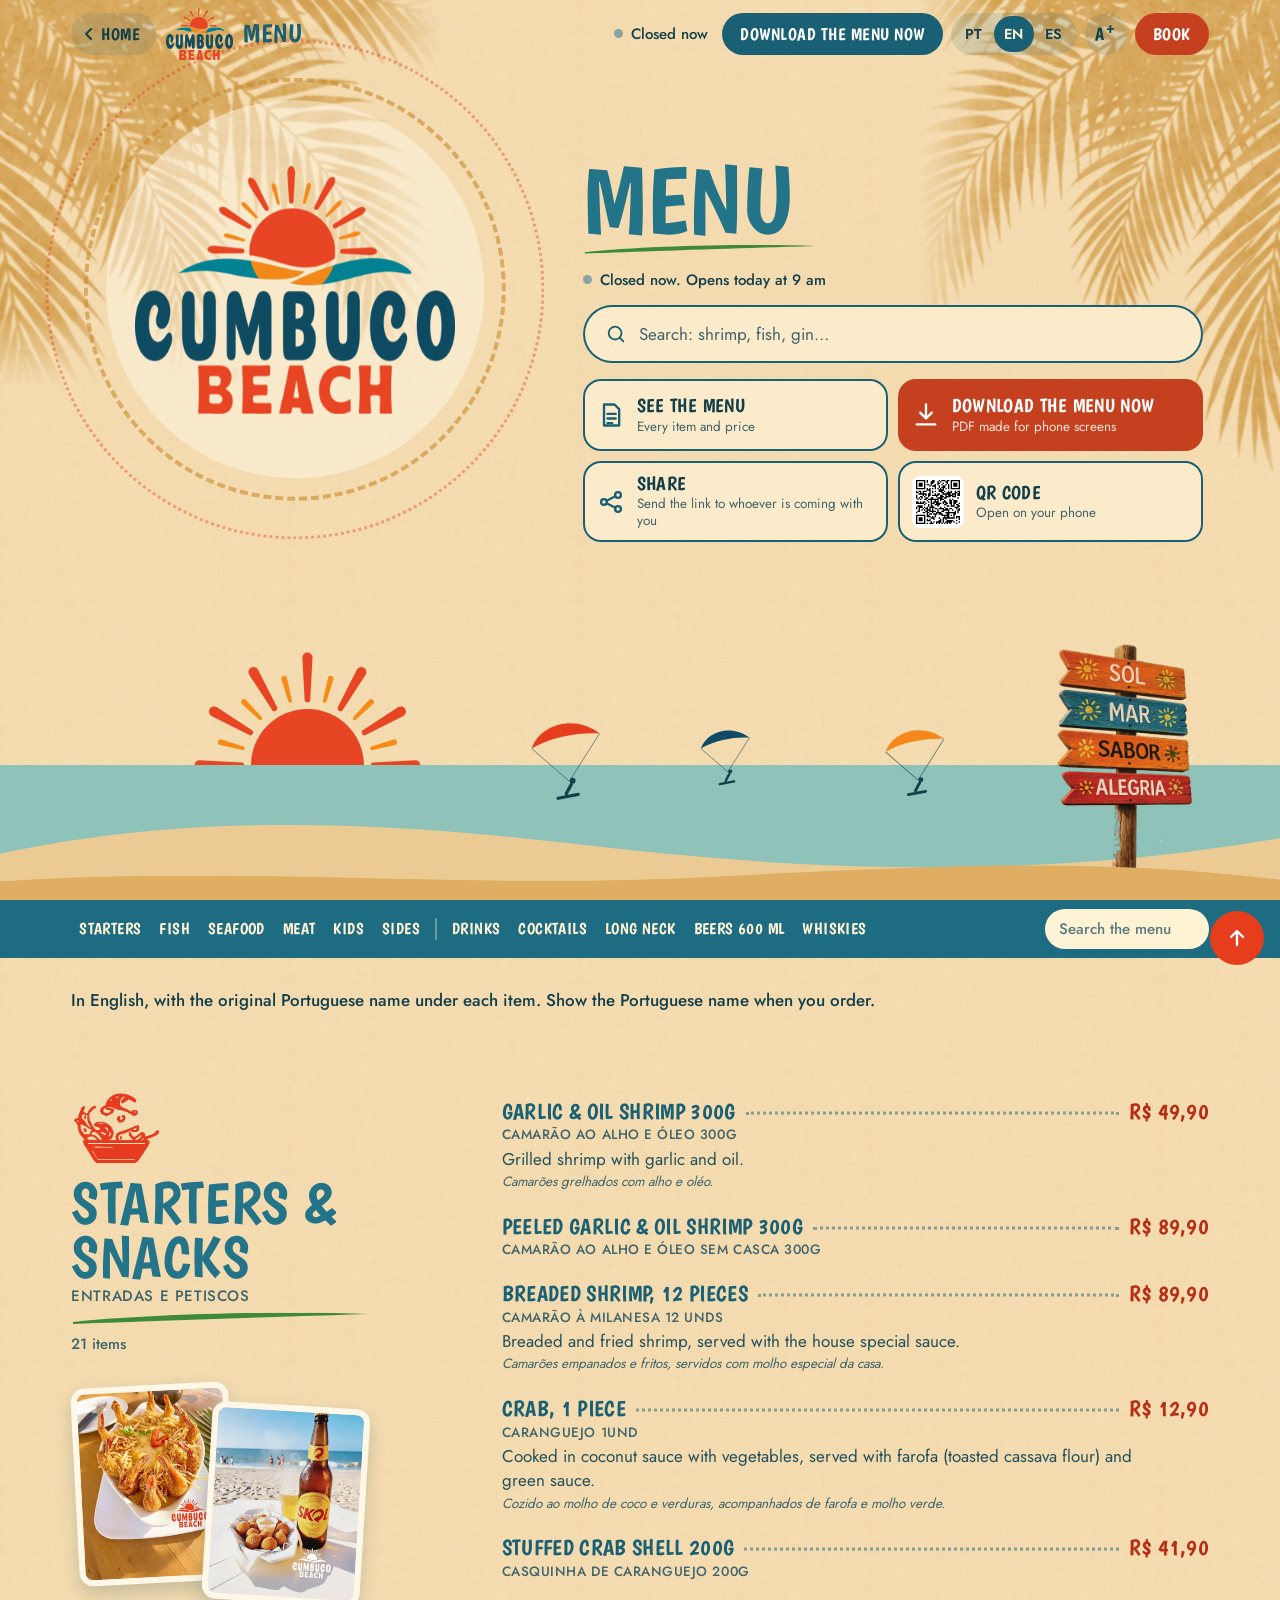
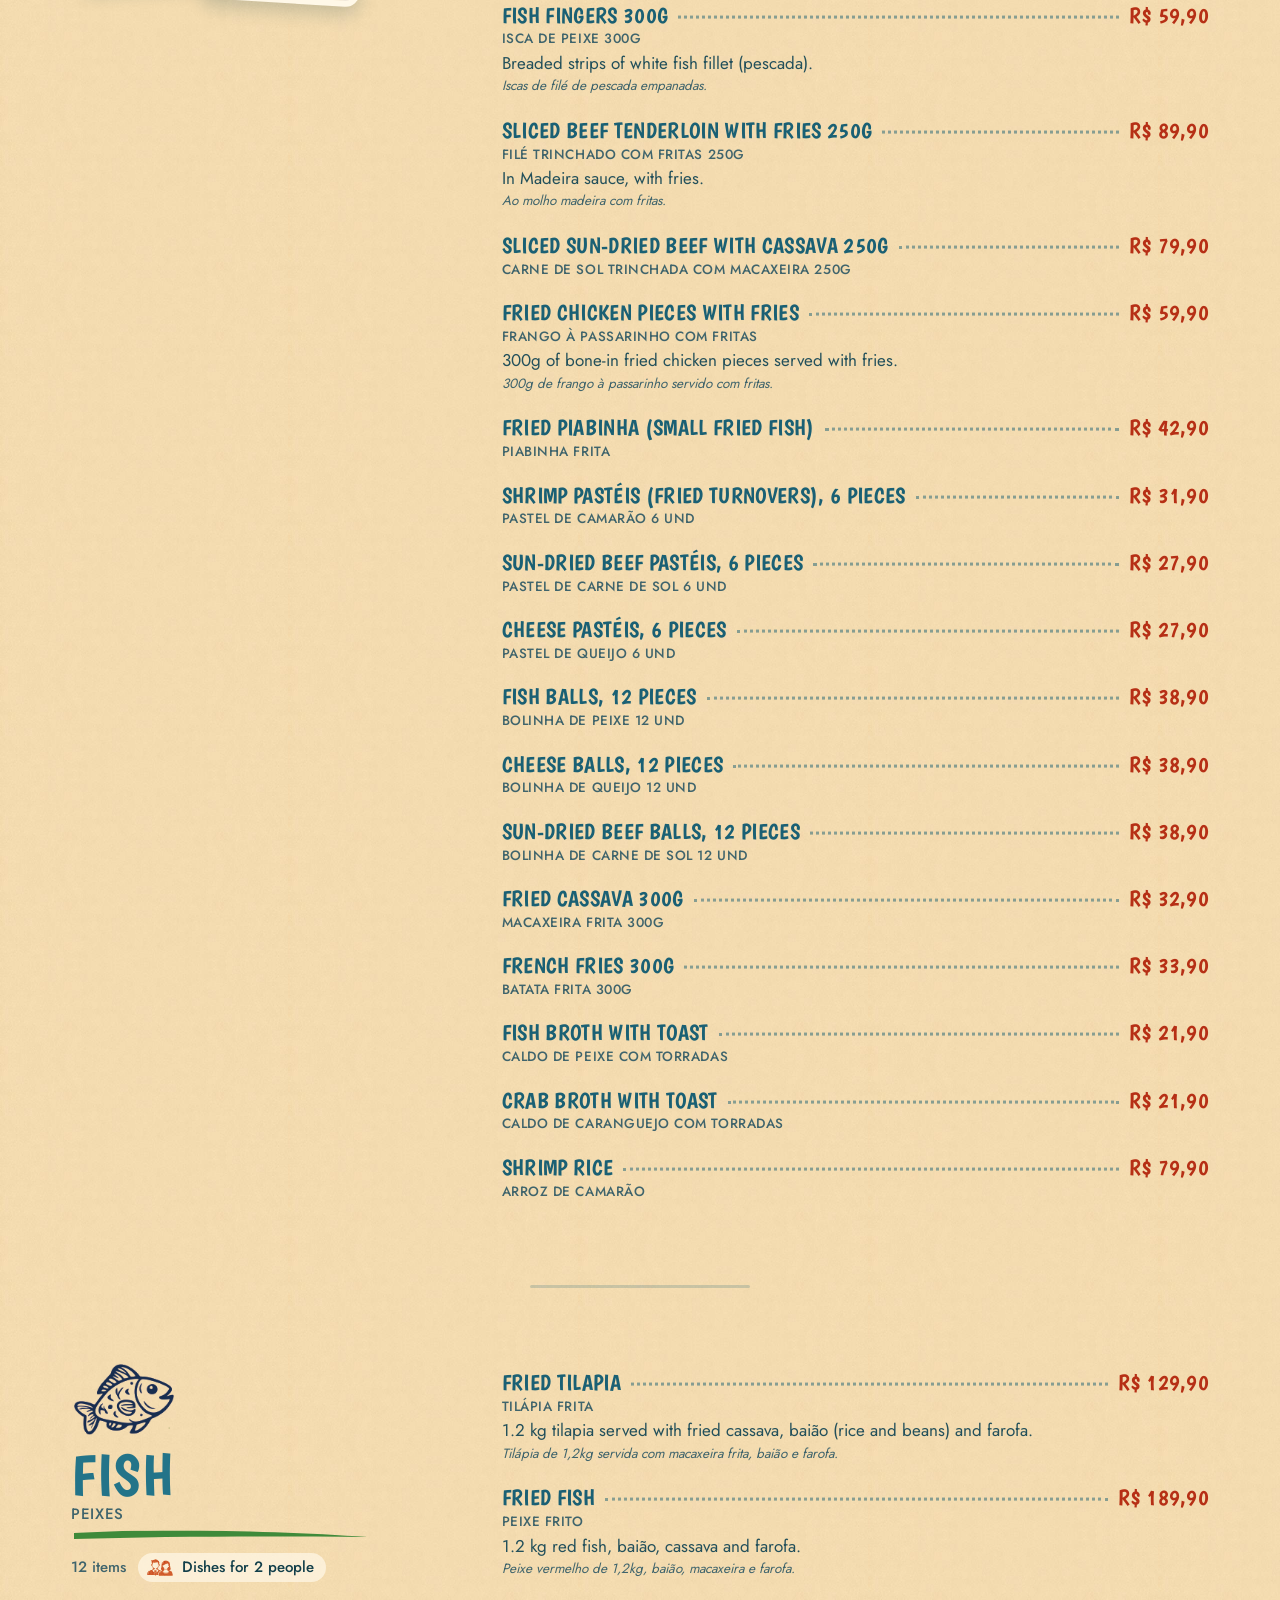
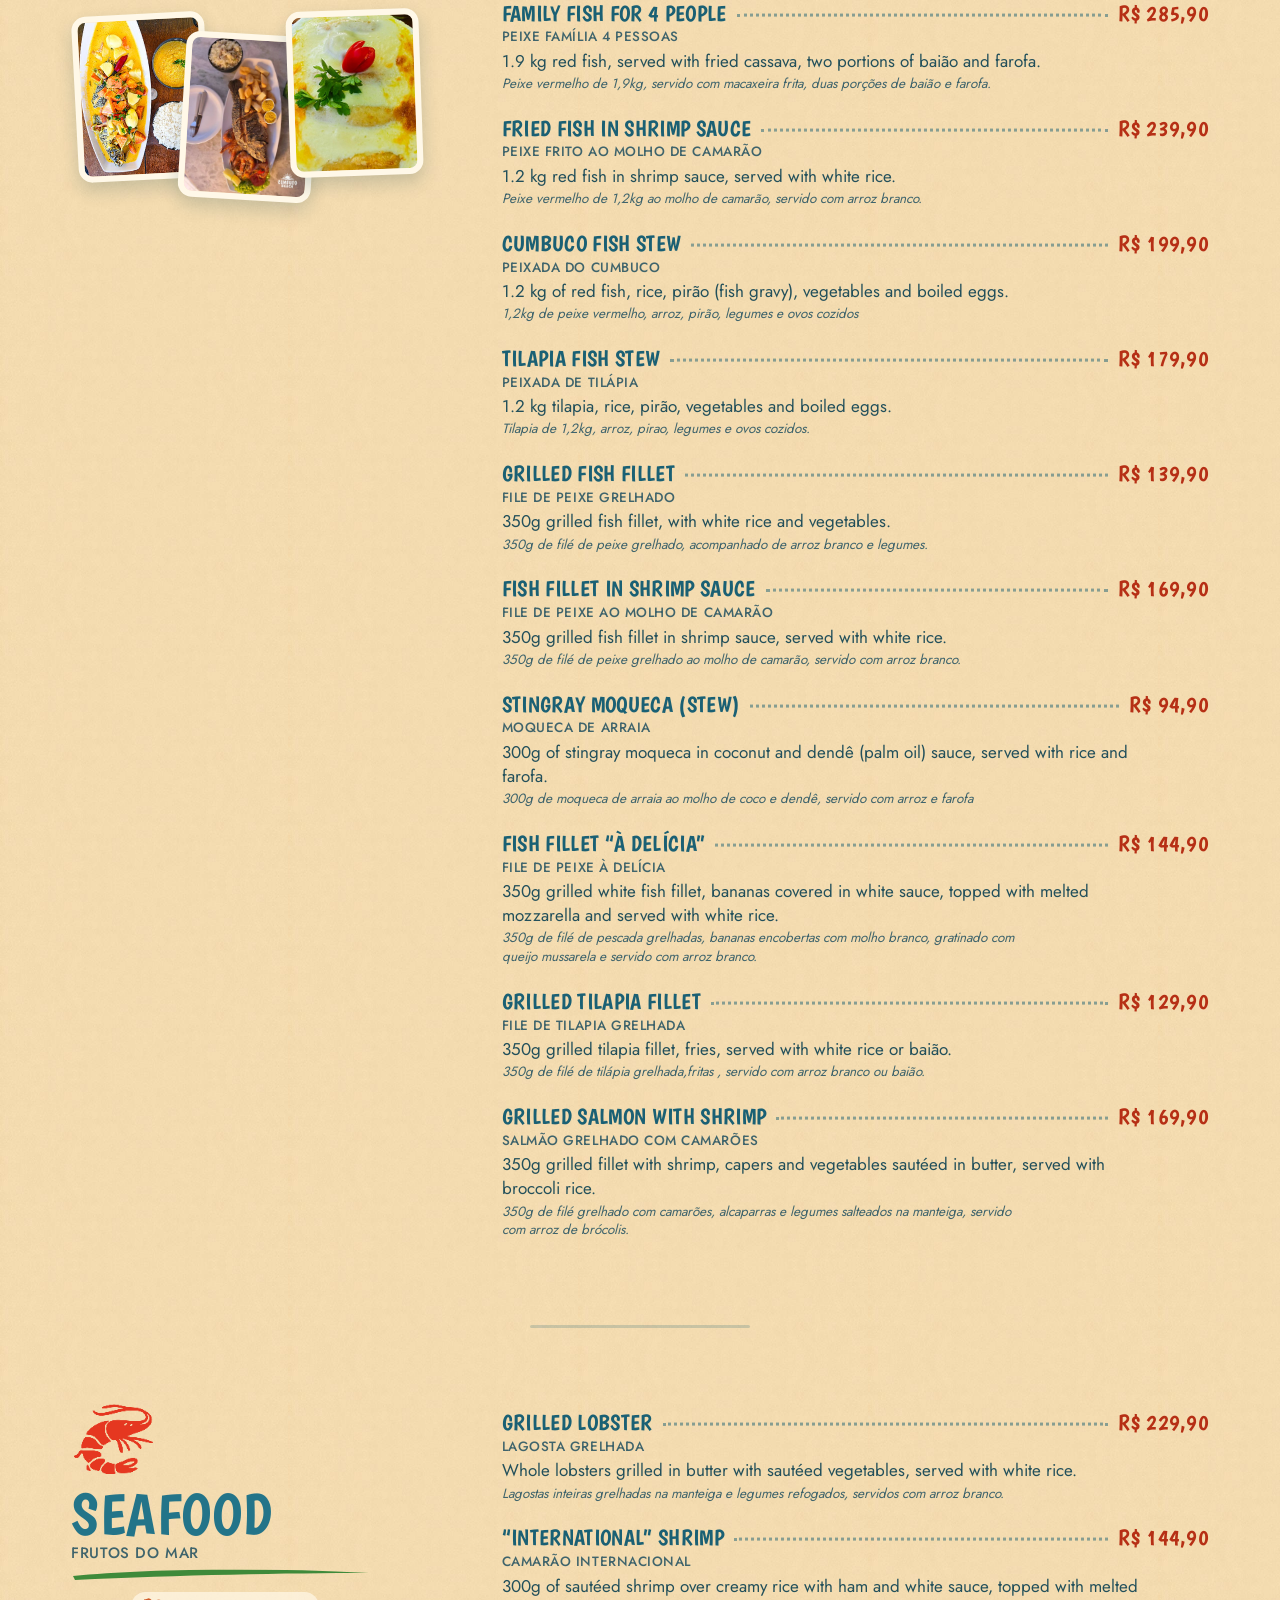
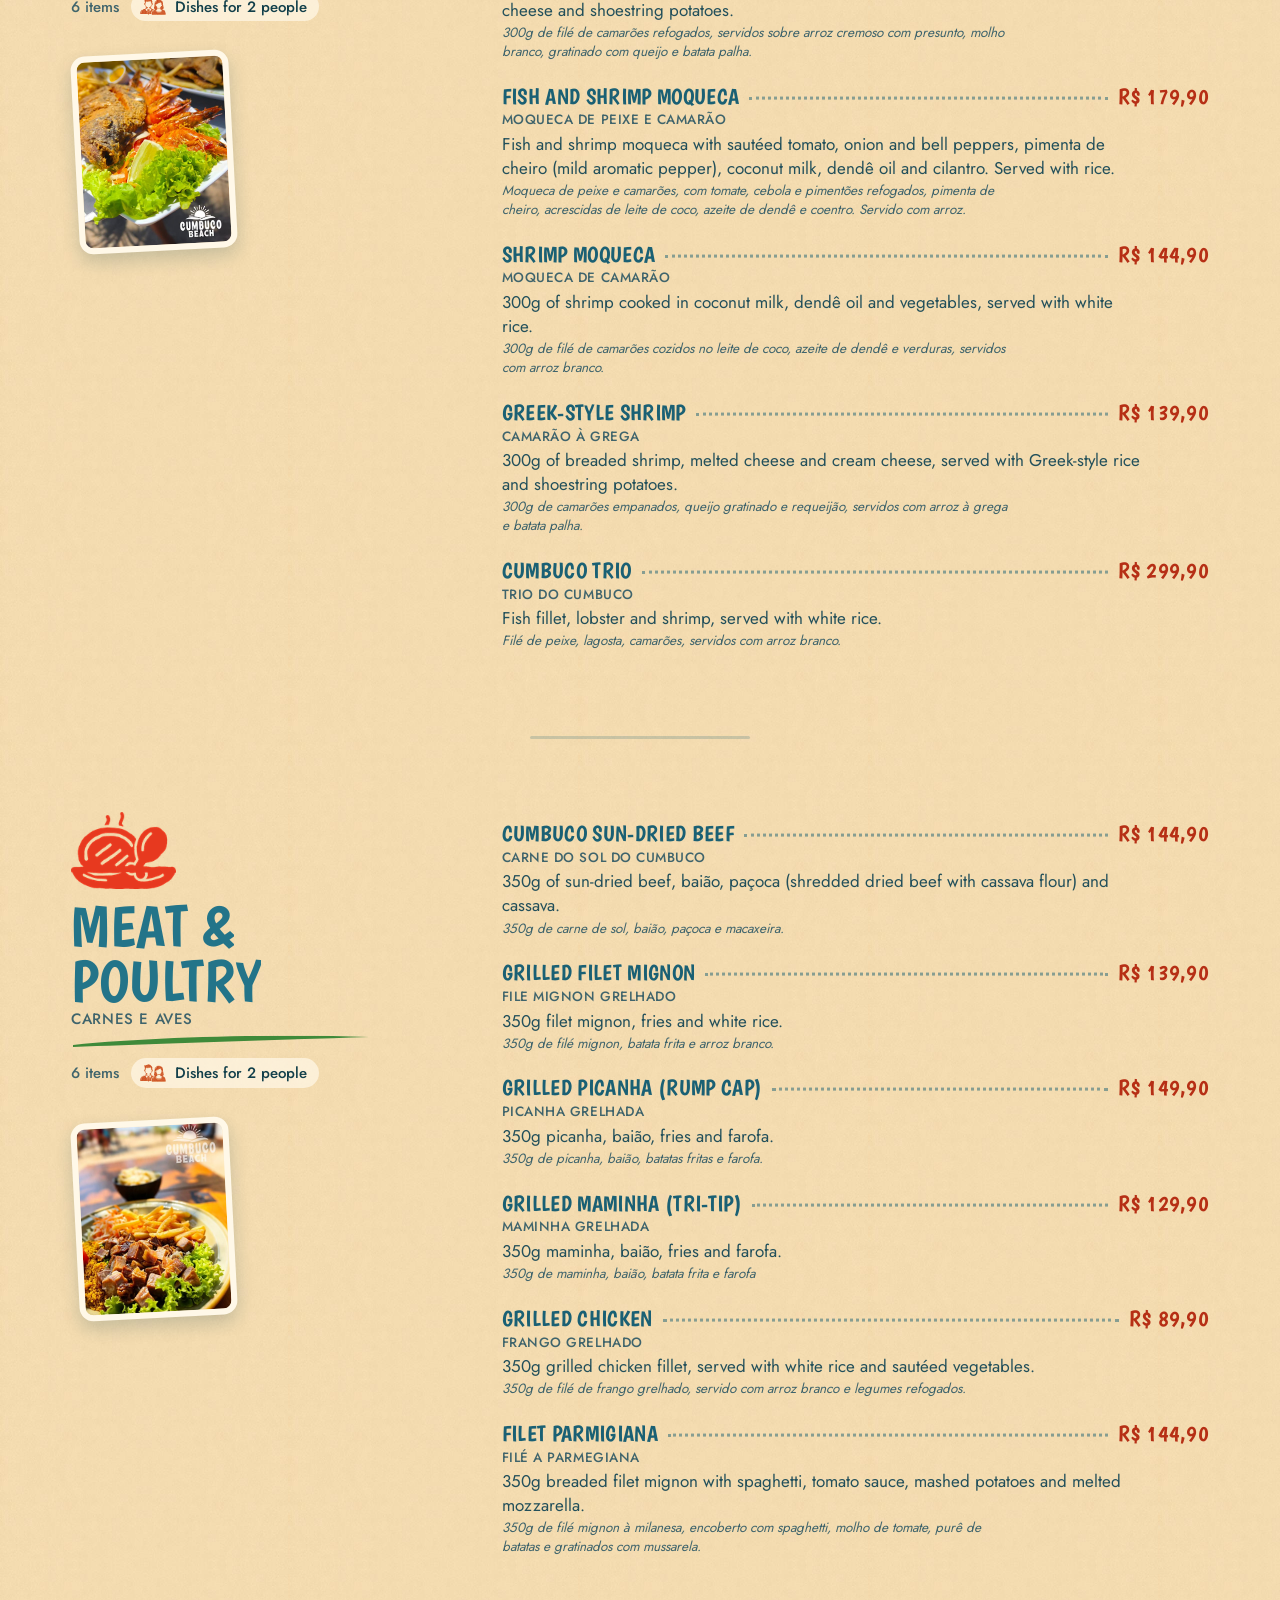
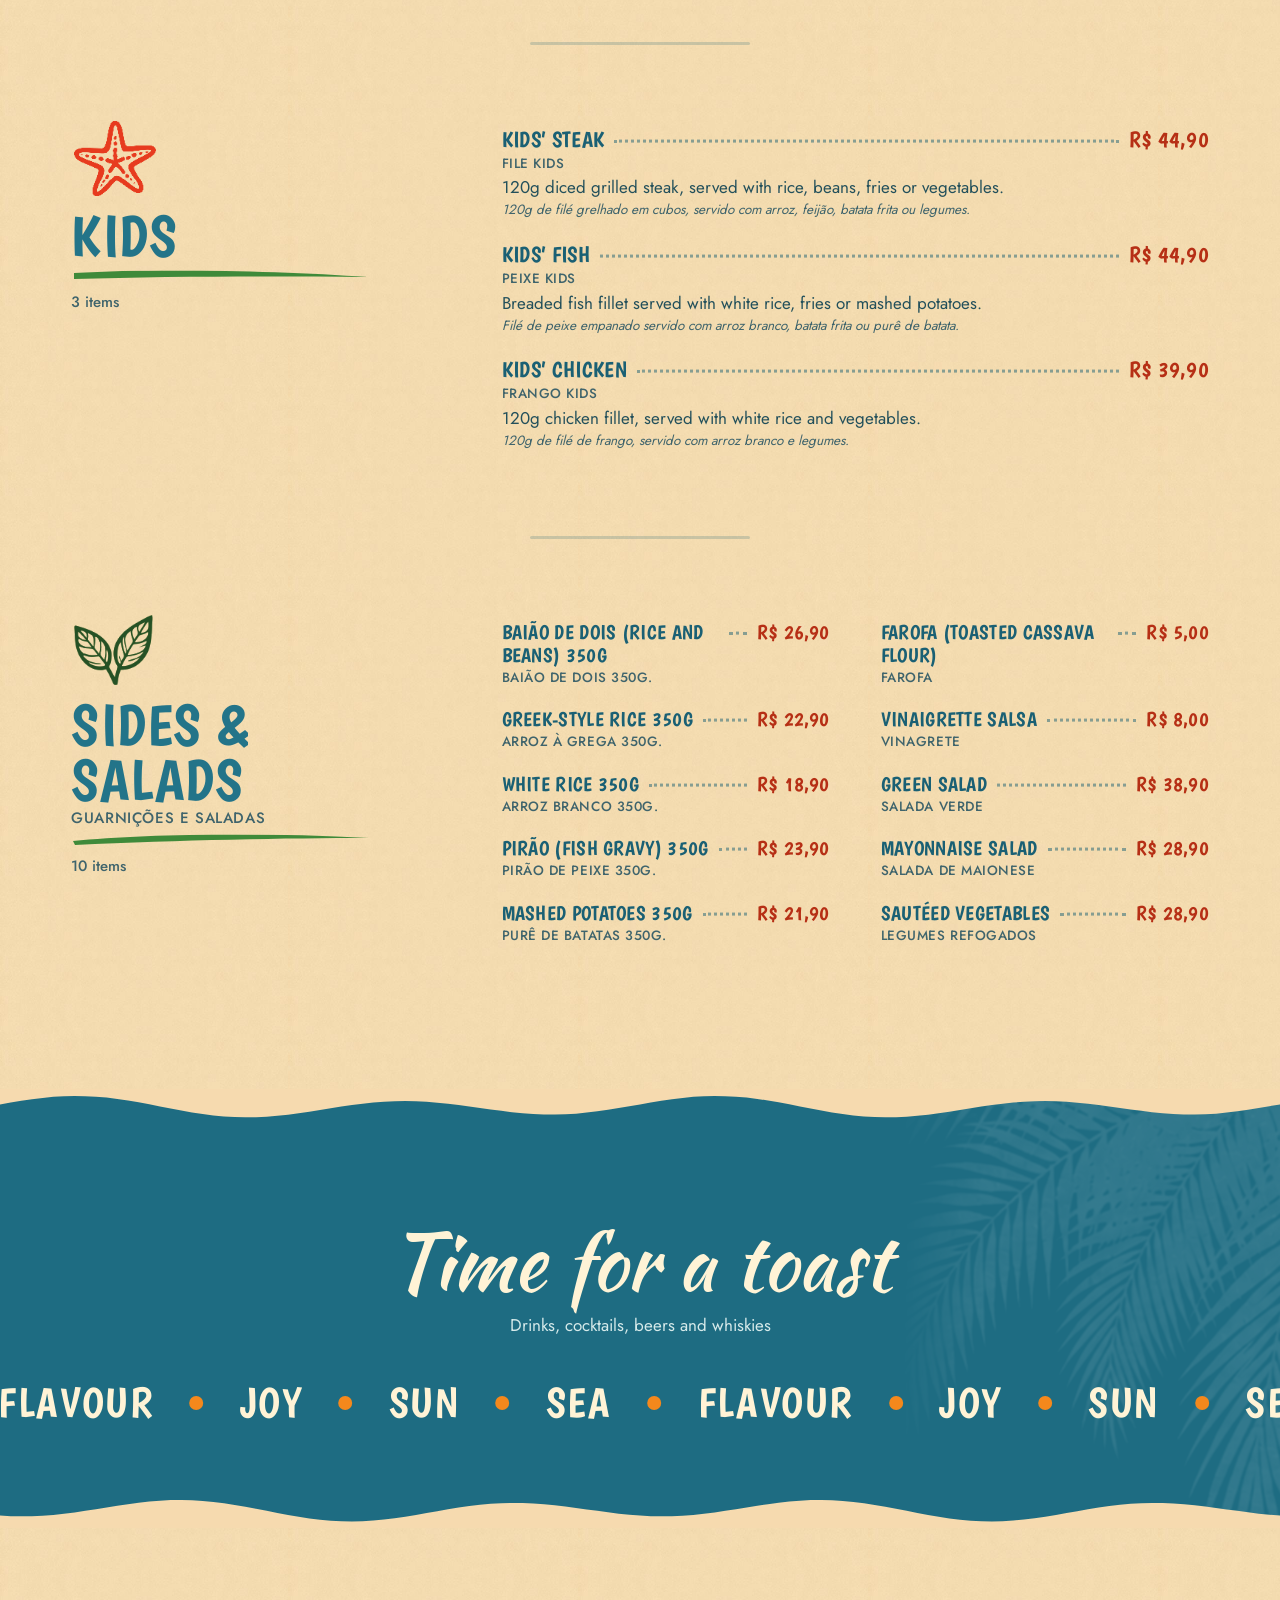
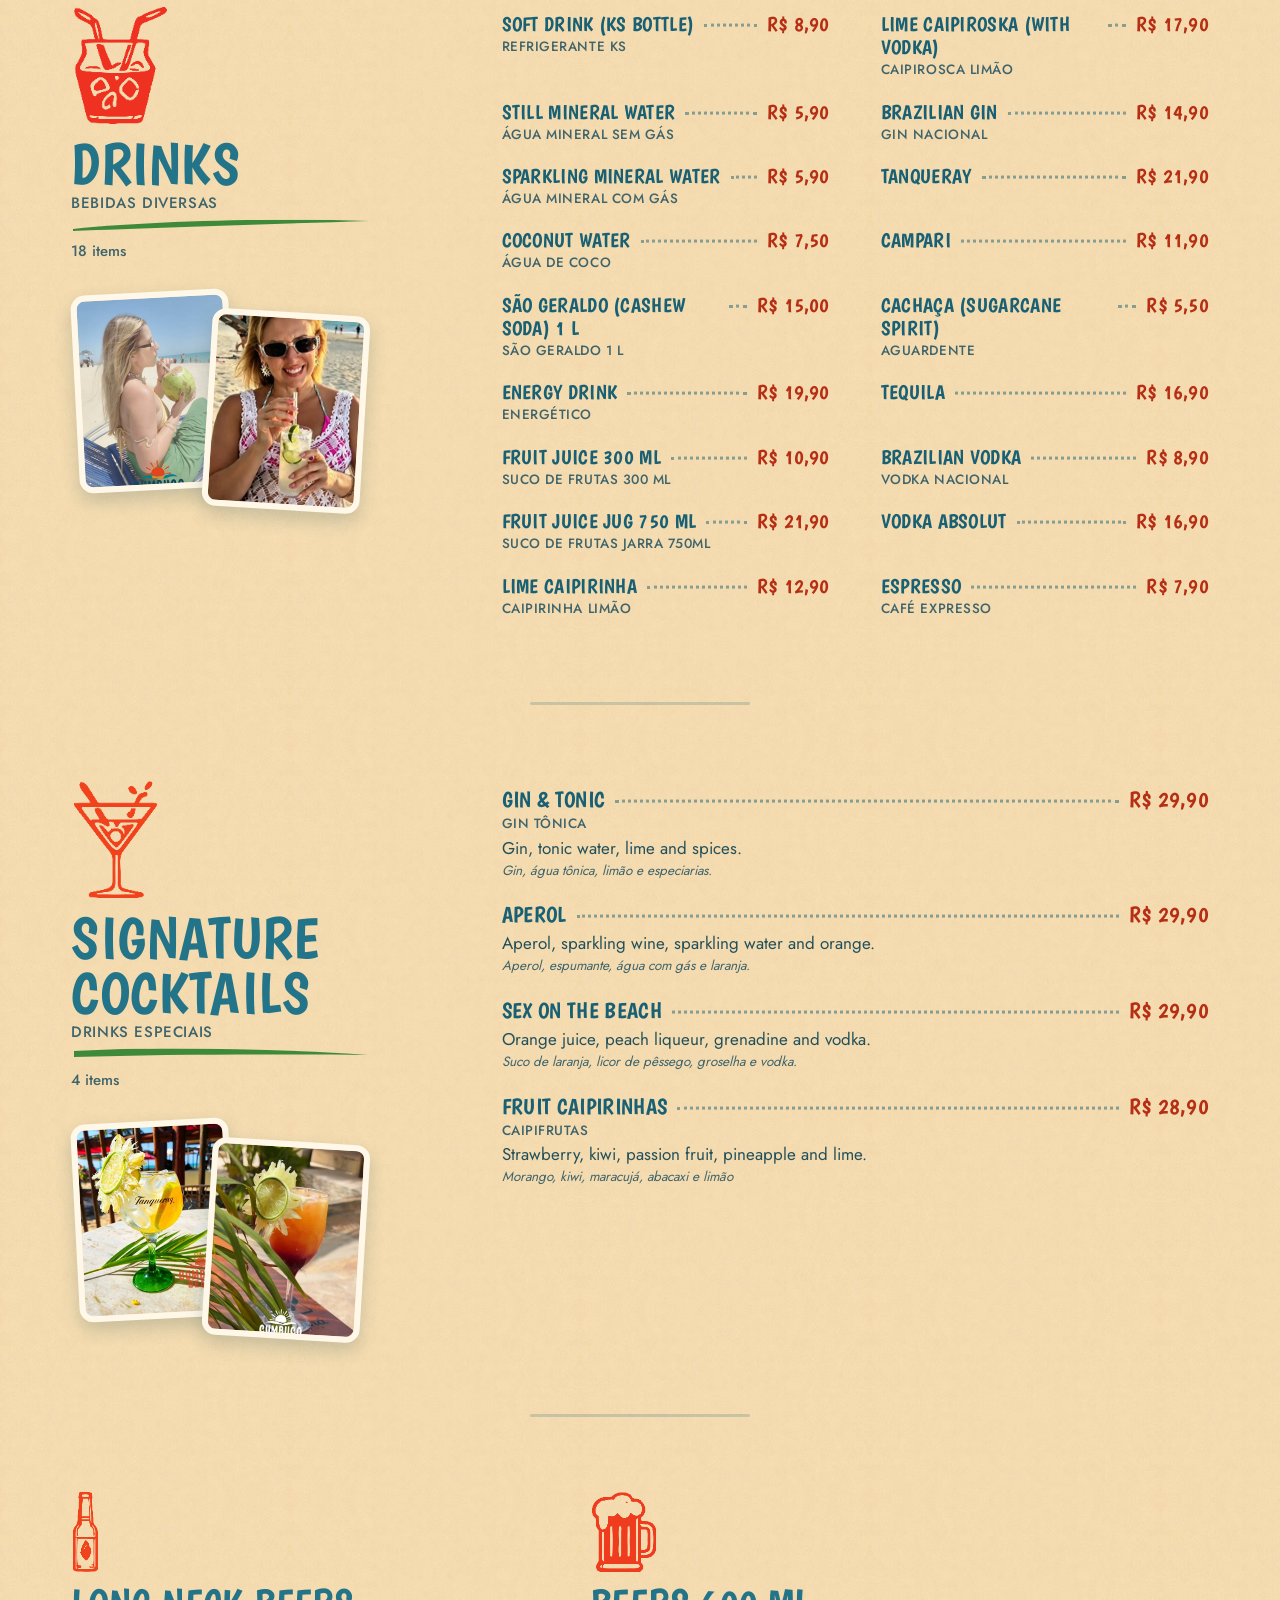
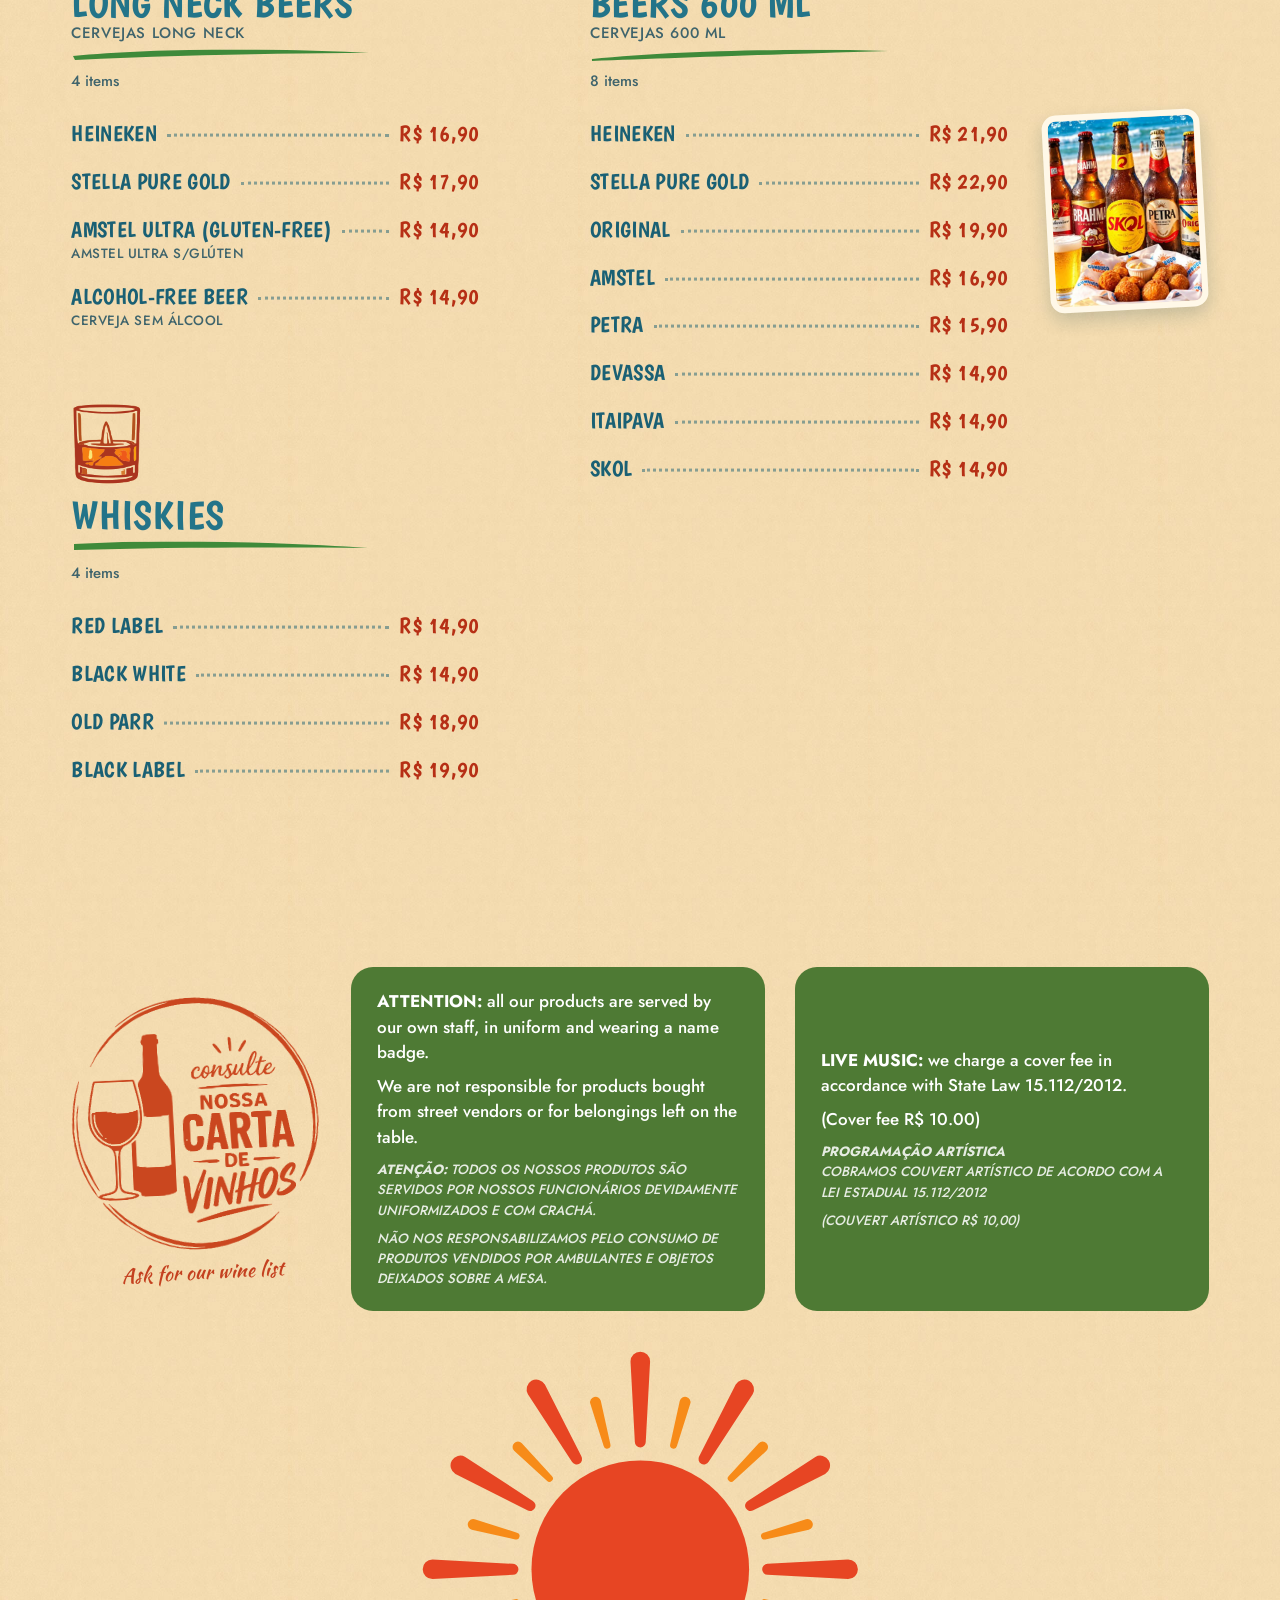
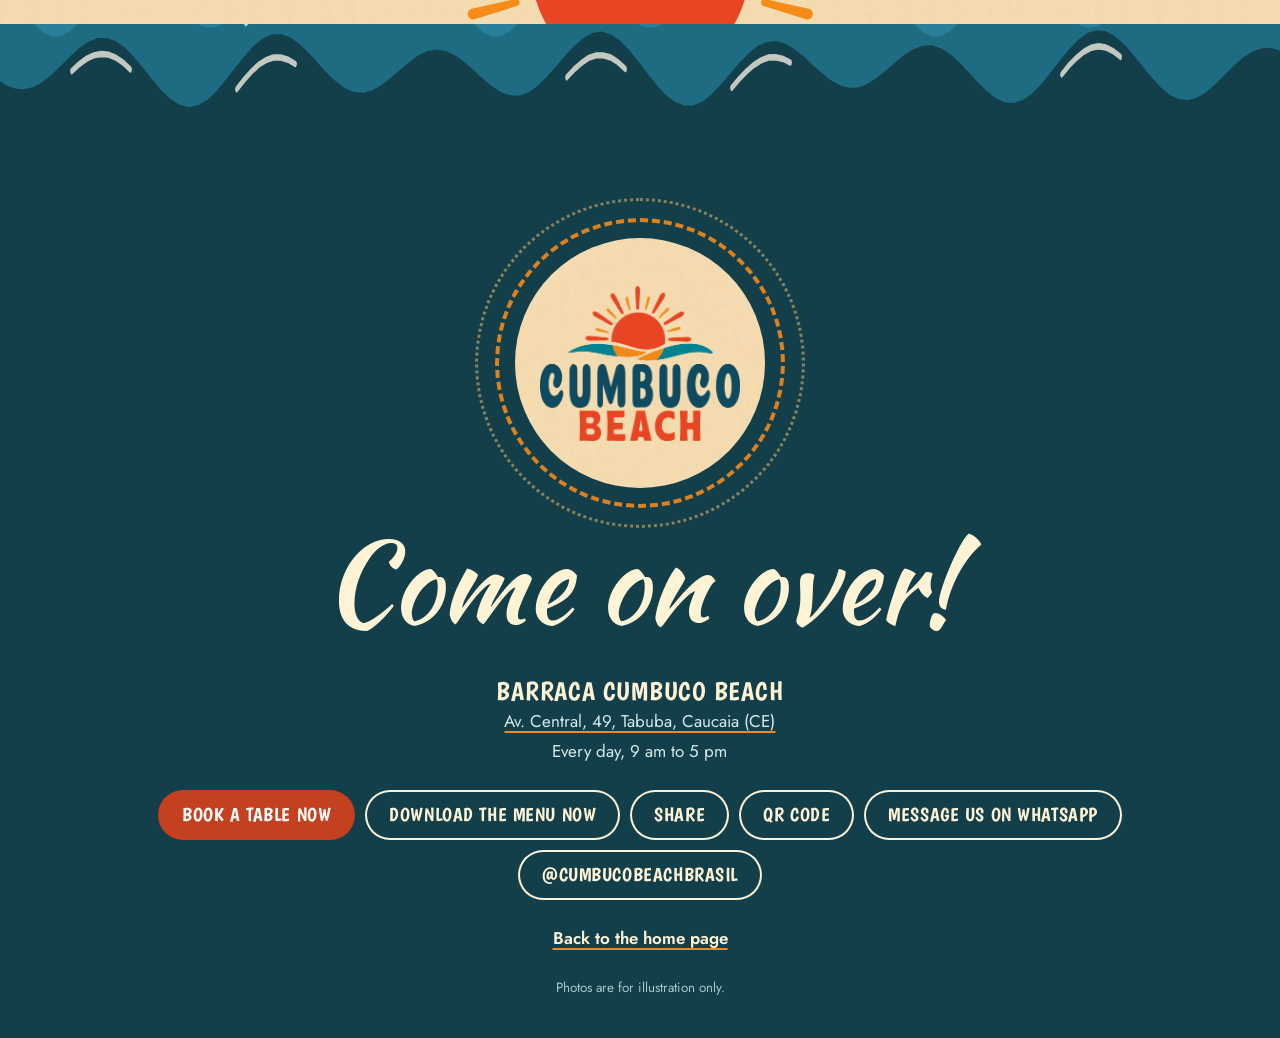
==== cardapio.html @ 30a51446 "Add files via upload" ====
<!doctype html>
<html lang="pt-BR">
<head>
<meta charset="utf-8">
<meta name="viewport" content="width=device-width,initial-scale=1">
<title>Cardápio | Barraca Cumbuco Beach</title>
<meta name="description" content="Cardápio completo da Barraca Cumbuco Beach, em Tabuba, Caucaia (CE): entradas e petiscos, peixes, frutos do mar, carnes, kids, guarnições, bebidas, drinks, cervejas e whiskies, com preços.">
<meta name="theme-color" content="#F6DAAF">
<meta property="og:type" content="website">
<meta property="og:title" content="Cardápio | Barraca Cumbuco Beach">
<meta property="og:description" content="Sol, mar, sabor e alegria. Veja o cardápio completo, com preços.">
<meta property="og:image" content="img/peixada.jpg">
<meta name="twitter:card" content="summary_large_image">
<link rel="icon" href="img/logo.png">
<link rel="preload" href="fonts/boogaloo.woff2" as="font" type="font/woff2" crossorigin>
<link rel="preload" href="fonts/jost.woff2" as="font" type="font/woff2" crossorigin>
<link rel="stylesheet" href="css/cardapio.css">
<script>
(function(d){var c='js';try{if(location.hash.length>1)c+=' ld-off';var f=localStorage.getItem('cb_fs');if(f==='1'||f==='2')c+=' fs-'+f}catch(e){}
if(window.matchMedia&&matchMedia('(prefers-reduced-motion: reduce)').matches)c+=' calm';d.className=c;
setTimeout(function(){if(document.body)document.body.classList.add('ready')},4500)})(document.documentElement);
</script>
</head>
<body data-fotos="img/">
<svg width="0" height="0" style="position:absolute" aria-hidden="true" focusable="false"><defs><g id="raios"><path fill="#E74523" d="M-2.5-58.5A2.5 2.5 0 0 0 2.5-58.5L4.5-95.5A4.5 4.5 0 0 0-4.5-95.5Z"/><path fill="#E74523" d="M-2.5-58.5A2.5 2.5 0 0 0 2.5-58.5L4.5-95.5A4.5 4.5 0 0 0-4.5-95.5Z" transform="rotate(30)"/><path fill="#E74523" d="M-2.5-58.5A2.5 2.5 0 0 0 2.5-58.5L4.5-95.5A4.5 4.5 0 0 0-4.5-95.5Z" transform="rotate(60)"/><path fill="#E74523" d="M-2.5-58.5A2.5 2.5 0 0 0 2.5-58.5L4.5-95.5A4.5 4.5 0 0 0-4.5-95.5Z" transform="rotate(90)"/><path fill="#E74523" d="M-2.5-58.5A2.5 2.5 0 0 0 2.5-58.5L4.5-95.5A4.5 4.5 0 0 0-4.5-95.5Z" transform="rotate(120)"/><path fill="#E74523" d="M-2.5-58.5A2.5 2.5 0 0 0 2.5-58.5L4.5-95.5A4.5 4.5 0 0 0-4.5-95.5Z" transform="rotate(150)"/><path fill="#E74523" d="M-2.5-58.5A2.5 2.5 0 0 0 2.5-58.5L4.5-95.5A4.5 4.5 0 0 0-4.5-95.5Z" transform="rotate(180)"/><path fill="#E74523" d="M-2.5-58.5A2.5 2.5 0 0 0 2.5-58.5L4.5-95.5A4.5 4.5 0 0 0-4.5-95.5Z" transform="rotate(210)"/><path fill="#E74523" d="M-2.5-58.5A2.5 2.5 0 0 0 2.5-58.5L4.5-95.5A4.5 4.5 0 0 0-4.5-95.5Z" transform="rotate(240)"/><path fill="#E74523" d="M-2.5-58.5A2.5 2.5 0 0 0 2.5-58.5L4.5-95.5A4.5 4.5 0 0 0-4.5-95.5Z" transform="rotate(270)"/><path fill="#E74523" d="M-2.5-58.5A2.5 2.5 0 0 0 2.5-58.5L4.5-95.5A4.5 4.5 0 0 0-4.5-95.5Z" transform="rotate(300)"/><path fill="#E74523" d="M-2.5-58.5A2.5 2.5 0 0 0 2.5-58.5L4.5-95.5A4.5 4.5 0 0 0-4.5-95.5Z" transform="rotate(330)"/><path fill="#F78B18" d="M-1.6-59.1A1.6 1.6 0 0 0 1.6-59.1L2.5-79.5A2.5 2.5 0 0 0-2.5-79.5Z" transform="rotate(15)"/><path fill="#F78B18" d="M-1.6-59.1A1.6 1.6 0 0 0 1.6-59.1L2.5-79.5A2.5 2.5 0 0 0-2.5-79.5Z" transform="rotate(45)"/><path fill="#F78B18" d="M-1.6-59.1A1.6 1.6 0 0 0 1.6-59.1L2.5-79.5A2.5 2.5 0 0 0-2.5-79.5Z" transform="rotate(75)"/><path fill="#F78B18" d="M-1.6-59.1A1.6 1.6 0 0 0 1.6-59.1L2.5-79.5A2.5 2.5 0 0 0-2.5-79.5Z" transform="rotate(105)"/><path fill="#F78B18" d="M-1.6-59.1A1.6 1.6 0 0 0 1.6-59.1L2.5-79.5A2.5 2.5 0 0 0-2.5-79.5Z" transform="rotate(135)"/><path fill="#F78B18" d="M-1.6-59.1A1.6 1.6 0 0 0 1.6-59.1L2.5-79.5A2.5 2.5 0 0 0-2.5-79.5Z" transform="rotate(165)"/><path fill="#F78B18" d="M-1.6-59.1A1.6 1.6 0 0 0 1.6-59.1L2.5-79.5A2.5 2.5 0 0 0-2.5-79.5Z" transform="rotate(195)"/><path fill="#F78B18" d="M-1.6-59.1A1.6 1.6 0 0 0 1.6-59.1L2.5-79.5A2.5 2.5 0 0 0-2.5-79.5Z" transform="rotate(225)"/><path fill="#F78B18" d="M-1.6-59.1A1.6 1.6 0 0 0 1.6-59.1L2.5-79.5A2.5 2.5 0 0 0-2.5-79.5Z" transform="rotate(255)"/><path fill="#F78B18" d="M-1.6-59.1A1.6 1.6 0 0 0 1.6-59.1L2.5-79.5A2.5 2.5 0 0 0-2.5-79.5Z" transform="rotate(285)"/><path fill="#F78B18" d="M-1.6-59.1A1.6 1.6 0 0 0 1.6-59.1L2.5-79.5A2.5 2.5 0 0 0-2.5-79.5Z" transform="rotate(315)"/><path fill="#F78B18" d="M-1.6-59.1A1.6 1.6 0 0 0 1.6-59.1L2.5-79.5A2.5 2.5 0 0 0-2.5-79.5Z" transform="rotate(345)"/></g></defs></svg>

<div class="ld ld--site" id="ld" aria-hidden="true" data-min="1350">
  <div class="ld__logo"><i class="ld__rays"></i><img src="img/logo.png" alt="" width="420" height="325"></div>
  <span class="ld__bar"><i></i></span>
</div>

<a class="pular" href="#menu" data-t="pular">Ir para o cardápio</a>

<header class="bar" id="bar">
  <div class="wrap bar__in">
    <div class="bar__esq">
      <a class="bar__home" href="index.html"><svg viewBox="0 0 24 24" fill="none" stroke="currentColor" stroke-width="2.4" stroke-linecap="round" stroke-linejoin="round" aria-hidden="true"><path d="M14.5 6l-6 6 6 6"/></svg><span data-t="inicio">Início</span></a>
      <a class="bar__brand" href="index.html" aria-label="Início" data-ta="inicio"><img src="img/logo.png" alt="" width="420" height="325"></a>
      <a class="bar__pg" href="#capa" data-t="cardapio">Cardápio</a>
    </div>
    <div class="bar__tools">
      <span class="status" id="status" role="status"><i></i><span></span></span>
      <a class="btn btn--sm btn--teal bar__dl" href="cardapio.pdf" download="cardapio-cumbuco-beach.pdf"><span><span data-t="baixar_c">Baixar</span><span class="bar__dl-x" data-t="baixar_r"> cardápio agora</span></span></a>
      <div class="lang" id="lang" role="group" aria-label="Idioma" data-ta="idioma" data-l="pt"><i aria-hidden="true"></i><button type="button" data-l="pt" aria-label="Português" aria-pressed="true">PT</button><button type="button" data-l="en" aria-label="English" aria-pressed="false">EN</button><button type="button" data-l="es" aria-label="Español" aria-pressed="false">ES</button></div>
      <button class="ib" type="button" id="fs" aria-label="Tamanho da letra" data-ta="letra"><span>A<sup>+</sup></span></button>
      <a class="btn btn--sm bar__res" href="reservar.html" data-t="reservar">Reservar</a>
    </div>
  </div>
  <div class="bar__prog" aria-hidden="true"><i id="prog"></i><svg class="bar__sun" id="psun" viewBox="-104 -104 208 208" aria-hidden="true"><use class="sol__r" href="#raios"/><circle class="sol__d" r="50"/></svg></div>
</header>

<main>

<section class="capa" id="capa" aria-labelledby="h-capa">
  <img class="folha folha--1" src="img/folha1.webp" alt="" width="513" height="450">
  <img class="folha folha--2" src="img/folha2.webp" alt="" width="454" height="654">

  <div class="wrap capa__in">
    <div class="capa__logo" id="logo" data-in>
      <i class="anel" aria-hidden="true"></i><i class="anel anel--2" aria-hidden="true"></i>
      <img src="img/logo.png" alt="Barraca Cumbuco Beach" width="420" height="325">
    </div>

    <div class="capa__txt">
      <div>
        <h1 id="h-capa" data-t="cardapio" data-letras>Cardápio</h1>
        <svg class="brush brush--h1" viewBox="0 0 300 16" preserveAspectRatio="none" aria-hidden="true"><path d="M2 13C80 5 200 2 298 5C200 8 80 12 2 15Z"/></svg>
      </div>
      <p class="status" id="status2" role="status" data-in style="--d:650"><i></i><span></span></p>
      <button class="busca" type="button" id="busca-btn" data-in style="--d:740">
        <svg viewBox="0 0 24 24" fill="none" stroke="currentColor" stroke-width="2" stroke-linecap="round" aria-hidden="true"><circle cx="11" cy="11" r="7"/><path d="M20 20l-4-4"/></svg>
        <span data-t="buscar_ph">Buscar: camarão, peixada, gin…</span>
      </button>
      <div class="opts" id="opcoes" data-in style="--d:830">
        <a class="opt" href="#menu">
          <svg viewBox="0 0 24 24" fill="none" stroke="currentColor" stroke-width="2" stroke-linecap="round" stroke-linejoin="round" aria-hidden="true"><path d="M6 3h9l4 4v14H6z"/><path d="M9 11h7M9 15h7M9 19h4"/></svg>
          <span><b data-t="ver">Ver cardápio</b><small data-t="ver_s">Todos os itens e preços</small></span>
        </a>
        <a class="opt opt--hot" href="cardapio.pdf" download="cardapio-cumbuco-beach.pdf">
          <svg viewBox="0 0 24 24" fill="none" stroke="currentColor" stroke-width="2" stroke-linecap="round" stroke-linejoin="round" aria-hidden="true"><path d="M12 3v12M7 10l5 5 5-5M4 20h16"/></svg>
          <span><b data-t="baixar">Baixar cardápio agora</b><small data-t="baixar_s">PDF no formato do celular</small></span>
        </a>
        <button class="opt" type="button" data-share>
          <svg viewBox="0 0 24 24" fill="none" stroke="currentColor" stroke-width="2" stroke-linecap="round" stroke-linejoin="round" aria-hidden="true"><circle cx="6" cy="12" r="2.5"/><circle cx="18" cy="6" r="2.5"/><circle cx="18" cy="18" r="2.5"/><path d="M8.2 10.9l7.6-3.8M8.2 13.1l7.6 3.8"/></svg>
          <span><b data-t="compartilhar">Compartilhar</b><small data-t="comp_s">Envie o link para quem vai com você</small></span>
        </button>
        <button class="opt" type="button" data-qr>
          <span class="opt__qr" id="qr-mini" aria-hidden="true"></span>
          <svg viewBox="0 0 24 24" fill="none" stroke="currentColor" stroke-width="2" stroke-linecap="round" stroke-linejoin="round" aria-hidden="true"><path d="M4 4h6v6H4zM14 4h6v6h-6zM4 14h6v6H4z"/><path d="M14 14h2v2h-2zM18 14h2v2h-2zM14 18h2v2h-2zM18 18h2v2h-2z"/></svg>
          <span><b>QR Code</b><small data-t="qr_s">Abrir no celular</small></span>
        </button>
      </div>
    </div>
  </div>

  <div class="praia" id="praia" aria-hidden="true">
    <svg class="sol" id="sol" viewBox="-104 -104 208 208" aria-hidden="true"><use class="sol__r" href="#raios"/><circle class="sol__d" r="50"/></svg>
    <div class="mar" data-mar>
      <svg class="onda onda--1" data-onda="360,7,10" viewBox="0 0 4320 100" preserveAspectRatio="none"></svg>
      <svg class="onda onda--2" data-onda="240,8,24" viewBox="0 0 4320 100" preserveAspectRatio="none"></svg>
      <svg class="onda onda--3" data-onda="270,7,38" viewBox="0 0 4320 100" preserveAspectRatio="none"></svg>
    </div>
    <svg class="kite kite--1" style="--x:39%;--b:35%;--k:.28;--kc:#E63E1C;--t:11s" viewBox="0 0 60 70"><g class="kite__c"><path class="kite__l" d="M3 25 33 51M57 13 33 51"/><path class="kite__v" d="M3 25C10 5 38-2 57 13C42 12 20 15 3 25Z"/><path class="kite__p" d="M34.5 53.5 30.5 61M24 64.5 40 61.5"/><circle class="kite__k" cx="35.6" cy="50.6" r="2.3"/></g></svg>
    <svg class="kite kite--2" style="--x:53%;--b:41%;--k:.2;--kc:#0F4B64;--t:14s;--kv:7;--km:9" viewBox="0 0 60 70"><g class="kite__c"><path class="kite__l" d="M3 25 33 51M57 13 33 51"/><path class="kite__v" d="M3 25C10 5 38-2 57 13C42 12 20 15 3 25Z"/><path class="kite__p" d="M34.5 53.5 30.5 61M24 64.5 40 61.5"/><circle class="kite__k" cx="35.6" cy="50.6" r="2.3"/></g></svg>
    <svg class="kite kite--3" style="--x:66%;--b:37%;--k:.24;--kc:#F4881C;--t:9s;--kv:13;--km:18" viewBox="0 0 60 70"><g class="kite__c"><path class="kite__l" d="M3 25 33 51M57 13 33 51"/><path class="kite__v" d="M3 25C10 5 38-2 57 13C42 12 20 15 3 25Z"/><path class="kite__p" d="M34.5 53.5 30.5 61M24 64.5 40 61.5"/><circle class="kite__k" cx="35.6" cy="50.6" r="2.3"/></g></svg>
    <svg class="duna duna--a" viewBox="0 0 1440 100" preserveAspectRatio="none"><path d="M0 46C180 6 380 2 640 34s520 44 800-6V100H0z"/></svg>
    <img class="praia__placa" id="placa" src="img/placa.webp" alt="" width="360" height="564">
    <svg class="duna duna--b" viewBox="0 0 1440 100" preserveAspectRatio="none"><path d="M0 60C260 24 520 78 800 50s440-40 640 6V100H0z"/></svg>
  </div>
</section>

<nav class="cats escuro" id="cats" aria-label="Categorias do cardápio" data-ta="categorias">
  <div class="wrap cats__in">
    <div class="cats__sc" id="cats-sc"><i class="cats__ind" id="ind" aria-hidden="true"></i></div>
    <form class="find" id="find" role="search" autocomplete="off">
      <label class="sr" for="q" data-t="buscar">Buscar no cardápio</label>
      <input id="q" type="search" placeholder="Buscar no cardápio" data-tp="buscar" enterkeyhint="search" autocomplete="off">
      <button type="button" class="find__b" id="find-b" aria-label="Buscar no cardápio" data-ta="buscar">
        <svg class="l" viewBox="0 0 24 24" fill="none" stroke="currentColor" stroke-width="2.2" stroke-linecap="round" aria-hidden="true"><circle cx="11" cy="11" r="7"/><path d="M20 20l-4-4"/></svg>
        <svg class="x" viewBox="0 0 24 24" fill="none" stroke="currentColor" stroke-width="2.2" stroke-linecap="round" aria-hidden="true"><path d="M6 6l12 12M18 6L6 18"/></svg>
      </button>
    </form>
  </div>
</nav>

<div class="menu" id="menu">
  <noscript>
    <div class="semjs">
      <p>O cardápio interativo precisa de JavaScript. Você pode baixar o cardápio completo em PDF:</p>
      <p style="margin-top:16px"><a class="btn" href="cardapio.pdf">Baixar cardápio agora</a></p>
    </div>
  </noscript>
  <div class="wrap intro">
    <p class="bil" id="bil" hidden></p>
    <p class="res" id="res" hidden><span id="res-t" role="status"></span><button type="button" class="link" id="res-x" data-t="limpar">Limpar busca</button></p>
  </div>
  <div class="wrap vazio" id="vazio" hidden>
    <img src="img/ic-peixes.png" alt="" width="143" height="104">
    <p data-t="nada">Nada encontrado. Tente outra palavra.</p>
    <button type="button" class="btn btn--sm" id="vazio-x" data-t="limpar">Limpar busca</button>
  </div>
</div>

<section class="avisos" id="avisos" aria-label="Avisos do cardápio" data-ta="avisos">
  <div class="wrap avisos__g">
    <figure class="selo" id="selo"><img src="img/selo.png" alt="Consulte nossa carta de vinhos" width="604" height="617" loading="lazy"><figcaption id="selo-tr" hidden></figcaption></figure>
    <div class="nota rv" id="nota1">
      <div class="nota__pt" lang="pt-BR"><p><b>ATENÇÃO:</b> TODOS OS NOSSOS PRODUTOS SÃO SERVIDOS POR NOSSOS FUNCIONÁRIOS DEVIDAMENTE UNIFORMIZADOS E COM CRACHÁ.</p><p>NÃO NOS RESPONSABILIZAMOS PELO CONSUMO DE PRODUTOS VENDIDOS POR AMBULANTES E OBJETOS DEIXADOS SOBRE A MESA.</p></div>
      <div class="nota__tr" hidden></div>
    </div>
    <div class="nota rv" id="nota2" style="--d:120ms">
      <div class="nota__pt" lang="pt-BR"><p><b>PROGRAMAÇÃO ARTÍSTICA</b><br>COBRAMOS COUVERT ARTÍSTICO DE ACORDO COM A LEI ESTADUAL 15.112/2012</p><p>(COUVERT ARTÍSTICO R$ 10,00)</p></div>
      <div class="nota__tr" hidden></div>
    </div>
  </div>
</section>

<div class="por" id="por" aria-hidden="true">
  <svg class="sol por__sol" id="sol2" viewBox="-104 -104 208 208" aria-hidden="true"><use class="sol__r" href="#raios"/><circle class="sol__d" r="50"/></svg>
  <div class="mar" data-mar>
    <svg class="onda onda--1" data-onda="360,10,10" viewBox="0 0 4320 100" preserveAspectRatio="none"></svg>
    <span class="por__reflexo"></span>
    <svg class="onda onda--2" data-onda="240,9,38" viewBox="0 0 4320 100" preserveAspectRatio="none"></svg>
    <svg class="onda onda--3" data-onda="270,8,66" viewBox="0 0 4320 100" preserveAspectRatio="none"></svg>
  </div>
</div>

</main>

<footer class="fim escuro">
  <div class="wrap fim__in">
    <a class="fim__logo rv" href="#capa" aria-label="Voltar ao topo" data-ta="topo"><i class="anel" aria-hidden="true"></i><i class="anel anel--2" aria-hidden="true"></i><img src="img/logo.png" alt="Barraca Cumbuco Beach" width="420" height="325" loading="lazy"></a>
    <p class="fim__vem" id="vem" data-t="vem" data-letras>Vem pra cá!</p>
    <p class="fim__info rv"><b>Barraca <span data-nome>Cumbuco Beach</span></b><a href="https://www.google.com/maps/search/?api=1&amp;query=Barraca+Cumbuco+Beach+Av.+Central+49+Tabuba+Caucaia+CE" target="_blank" rel="noopener">Av. Central, 49, Tabuba, Caucaia (CE)</a><span data-t="horario">Todos os dias, das 9h às 17h</span></p>
    <div class="fim__act rv">
      <a class="btn" href="reservar.html" data-t="reservar_agora">Reservar agora</a>
      <a class="btn btn--line" href="cardapio.pdf" download="cardapio-cumbuco-beach.pdf" data-t="baixar">Baixar cardápio agora</a>
      <button class="btn btn--line" type="button" data-share data-t="compartilhar">Compartilhar</button>
      <button class="btn btn--line" type="button" data-qr>QR Code</button>
      <a class="btn btn--line" href="https://wa.me/5585981777390" target="_blank" rel="noopener" data-t="whats">Falar no WhatsApp</a>
      <a class="btn btn--line" href="https://www.instagram.com/cumbucobeachbrasil/" target="_blank" rel="noopener">@cumbucobeachbrasil</a>
    </div>
    <p class="rv"><a class="link" href="index.html" data-t="voltar">Voltar ao início</a></p>
    <p class="fim__legal" data-t="ilus">Imagens ilustrativas.</p>
  </div>
</footer>

<button class="topo" id="topo" type="button" aria-label="Voltar ao topo" data-ta="topo"><svg viewBox="0 0 24 24" fill="none" stroke="currentColor" stroke-width="2.4" stroke-linecap="round" stroke-linejoin="round" aria-hidden="true"><path d="M12 19V6M6 11l6-6 6 6"/></svg></button>
<p class="toast" id="toast" role="status" aria-live="polite"></p>

<dialog class="dlg" id="dlg-qr" aria-labelledby="qr-t">
  <div class="dlg__in">
    <h2 id="qr-t" data-t="qr_t">Cardápio no celular</h2>
    <div class="dlg__qr" id="qr-big"></div>
    <p data-t="qr_p">Aponte a câmera para o código e abra o cardápio no seu aparelho.</p>
    <p class="dlg__url" id="qr-url"></p>
    <button class="btn btn--sm" type="button" data-fechar data-t="fechar">Fechar</button>
  </div>
</dialog>

<dialog class="lb" id="lb" aria-label="Foto ampliada" data-ta="foto">
  <div class="lb__in">
    <img id="lb-img" alt="">
    <p id="lb-cap"></p>
    <button class="x" type="button" aria-label="Fechar" data-ta="fechar">×</button>
    <button class="p" type="button" aria-label="Foto anterior" data-ta="ant">‹</button>
    <button class="n" type="button" aria-label="Próxima foto" data-ta="prox">›</button>
  </div>
</dialog>
<script src="js/site.js"></script>
<script src="js/dados.js"></script>
<script src="js/cardapio.js"></script>
</body>
</html>
---- css/cardapio.css ----
/* Cardápio Cumbuco Beach: página própria, no jeito do cardápio impresso (papel, folhas, placa, mar) */
@font-face{font-family:"Boogaloo";src:url(../fonts/boogaloo.woff2) format("woff2");font-weight:400;font-display:swap}
@font-face{font-family:"Jost";src:url(../fonts/jost.woff2) format("woff2");font-weight:300 700;font-display:swap}
@font-face{font-family:"Kaushan Script";src:url(../fonts/kaushan.woff2) format("woff2");font-weight:400;font-display:swap}

:root{
  --paper:#F6DAAF; --paper-2:#FCEBCB;
  --teal:#237489; --teal-t:#1A6074; --deep:#123F4A; --ink:#23505B; --mut:#3F646C;
  --sea:#1E6C82; --sea-d:#17586B; --sea-l:#BEDDCD; --sea-m:#A4D0C4;
  --red:#E63E1C; --red-t:#B62F15; --btn:#C4401F; --btn-h:#A63315; --orange:#F4881C;
  --green:#3F8A3A; --green-b:#4E7A34;
  --gold:#DFAE62; --gold-l:#EBCB93; --gold-d:#C98A2B;
  --cream:#FFF3D6;
  --f-d:"Boogaloo","Fredoka","Trebuchet MS",system-ui,sans-serif;
  --f-t:"Jost","Century Gothic","Futura","Segoe UI",system-ui,sans-serif;
  --f-s:"Kaushan Script","Brush Script MT",cursive;
  --s-xs:.84rem; --s-sm:.94rem; --s-b:1.0625rem; --s-n:1.4rem;
  --s-h2:clamp(2.3rem,1.5rem + 3vw,3.6rem);
  --s-h1:clamp(3.2rem,min(2rem + 6vw,15vh),6rem);
  --bar:60px; --cats:54px; --pad:clamp(18px,4vw,56px); --max:1240px;
  --praia:clamp(170px,30vh,320px);
  --ease:cubic-bezier(.16,1,.3,1); --spring:cubic-bezier(.34,1.56,.64,1);
}
@media (min-width:62rem){:root{--bar:68px;--cats:58px}}

[hidden]{display:none!important}
*,*::before,*::after{box-sizing:border-box}
html{-webkit-text-size-adjust:100%;scroll-behavior:smooth;overflow-x:clip}
html.fs-1{font-size:112.5%}
html.fs-2{font-size:125%}
body{margin:0;background:var(--paper) url(../img/papel.jpg) 0 0/290px 190px;color:var(--ink);font:400 var(--s-b)/1.5 var(--f-t);-webkit-font-smoothing:antialiased;overflow-x:clip}
img,svg{display:block;max-width:100%}
h1,h2,h3,p,ul,figure{margin:0;padding:0}
ul{list-style:none}
a{color:inherit}
button,input{font:inherit;color:inherit}
::selection{background:var(--red);color:#fff}
:focus-visible{outline:3px solid var(--teal-t);outline-offset:3px;border-radius:8px}
.escuro :focus-visible{outline-color:var(--cream)}
.sr{position:absolute;width:1px;height:1px;overflow:hidden;clip-path:inset(50%);white-space:nowrap}
.pular{position:fixed;left:12px;top:-80px;z-index:300;padding:12px 18px;border-radius:999px;background:var(--deep);color:var(--cream);font:500 var(--s-sm)/1 var(--f-t);text-decoration:none;transition:top .2s}
.pular:focus{top:12px}
.wrap{width:100%;max-width:var(--max);margin-inline:auto;padding-inline:var(--pad)}
mark{background:#FFD873;color:inherit;border-radius:5px;padding:0 .08em}

/* botões */
.btn{display:inline-flex;align-items:center;justify-content:center;gap:.5em;min-height:50px;padding:0 24px;border:0;border-radius:999px;background:var(--btn);color:#fff;font:400 1.2rem/1 var(--f-d);letter-spacing:.03em;text-transform:uppercase;text-decoration:none;cursor:pointer;transition:transform .35s var(--ease),background-color .25s,box-shadow .35s var(--ease)}
.btn:hover{background:var(--btn-h);transform:translateY(-2px);box-shadow:0 10px 22px rgba(196,64,31,.3)}
.btn:active{transform:translateY(1px);box-shadow:none}
.btn--sm{min-height:42px;padding:0 18px;font-size:1.05rem}
.btn--line{background:transparent;color:var(--cream);box-shadow:inset 0 0 0 2px var(--cream)}
.btn--line:hover{background:var(--cream);color:var(--deep);box-shadow:inset 0 0 0 2px var(--cream)}
.link{background:none;border:0;padding:0;cursor:pointer;font-weight:600;color:var(--teal-t);text-decoration:underline;text-decoration-thickness:2px;text-underline-offset:.22em;text-decoration-color:var(--red)}
.link:hover{color:var(--btn)}
.ib{display:grid;place-items:center;width:42px;height:42px;border:0;border-radius:50%;background:rgba(26,96,116,.13);color:var(--deep);font:400 1.15rem/1 var(--f-d);cursor:pointer;transition:background-color .25s,transform .3s var(--ease)}
.ib:hover{background:rgba(26,96,116,.24);transform:scale(1.06)}
.ib sup{font-size:.7em;margin-left:1px;line-height:0}
.ib svg{width:20px;height:20px}

/* ===== abertura ===== */
.ld{display:none}
.js .ld{position:fixed;inset:0;z-index:200;display:grid;place-items:center;align-content:center;gap:26px;background:var(--paper) url(../img/papel.jpg) 0 0/290px 190px;clip-path:inset(0 0 0 0);transition:clip-path .9s cubic-bezier(.7,0,.2,1);animation:ldfim .01s 4s forwards}
.js.ld-off .ld,.calm .ld{display:none}
.ld.done{clip-path:inset(0 0 100% 0);pointer-events:none}
@keyframes ldfim{to{visibility:hidden}}
.ld__c{position:relative;display:grid;place-items:center;width:min(60vw,250px);aspect-ratio:1}
.ld__c img{position:relative;width:86%;animation:nasce .9s var(--spring) both}
.ld__bar{width:170px;height:6px;border-radius:999px;background:rgba(26,96,116,.16);overflow:hidden}
.ld__bar i{display:block;height:100%;border-radius:inherit;background:var(--red);transform-origin:0 50%;animation:enche 1s ease-in-out both}
@keyframes nasce{from{transform:translateY(34%) scale(.6);opacity:0}to{transform:none;opacity:1}}
@keyframes enche{from{transform:scaleX(0)}to{transform:scaleX(1)}}
.anel{position:absolute;left:50%;top:50%;width:132%;aspect-ratio:1;translate:-50% -50%;border-radius:50%;border:4px dashed var(--gold-d);opacity:.6;animation:gira 26s linear infinite;pointer-events:none}
.anel--2{width:156%;border:3px dotted var(--red);opacity:.4;animation-duration:44s;animation-direction:reverse}
@keyframes gira{to{rotate:360deg}}
/* opcional (cardápio dentro do site de reservas): a mesma tela de carregamento da página inicial do site */
.js .ld--site{gap:28px;background:#F2E0AE}
.ld--site .ld__logo{position:relative;display:grid;place-items:center;width:210px;aspect-ratio:1;border-radius:50%;background:#FBF1D4;animation:ldpop .9s var(--ease) both}
.ld--site .ld__logo img{position:relative;display:block;width:78%;height:auto}
.ld--site .ld__rays{position:absolute;inset:-16px;border-radius:50%;border:5px dashed #DD5032;animation:gira 9s linear infinite}
.ld--site .ld__bar{width:180px;background:#FBF1D4}
.ld--site .ld__bar i{background:#C4401F;animation:enche 1.2s ease-in-out both}
@keyframes ldpop{from{transform:scale(.4) rotate(-20deg);opacity:0}to{transform:none;opacity:1}}

/* ===== barra do topo ===== */
.bar{position:fixed;inset:0 0 auto 0;z-index:60;height:var(--bar);transition:background-color .35s,box-shadow .35s}
.bar.solid{background:var(--paper) url(../img/papel.jpg) 0 0/290px 190px;box-shadow:0 6px 18px rgba(18,63,74,.1)}
.bar__in{height:100%;display:flex;align-items:center;justify-content:space-between;gap:12px}
.bar__brand{display:flex;align-items:center;gap:10px;text-decoration:none;opacity:0;visibility:hidden;transform:translateY(-10px) scale(.9);transition:opacity .4s,visibility .4s,transform .5s var(--spring)}
.bar.solid .bar__brand{opacity:1;visibility:visible;transform:none}
.bar__brand img{height:calc(var(--bar) - 16px);width:auto;transition:transform .5s var(--spring)}
.bar__brand:hover img{transform:rotate(-6deg) scale(1.08)}
.bar__brand b{font:400 1.6rem/1 var(--f-d);letter-spacing:.02em;text-transform:uppercase;color:var(--teal-t)}
.bar__tools{display:flex;align-items:center;gap:8px;margin-left:auto}
.bar__dl{display:none}
.bar__dl-x{display:none}
.bar .status,.bar__dl{transition:opacity .35s,visibility .35s,transform .35s var(--ease),background-color .25s,box-shadow .35s var(--ease)}
.bar:not(.solid) .status,.bar:not(.solid) .bar__dl{opacity:0;visibility:hidden}
.bar__prog{position:absolute;left:0;right:0;bottom:0;height:3px;background:rgba(26,96,116,.14);opacity:0;transition:opacity .3s}
.bar.solid .bar__prog{opacity:1}
.bar__prog i{display:block;height:100%;background:var(--red);transform-origin:0 50%;transform:scaleX(0)}
.bar__sun{position:absolute;left:0;bottom:1px;width:32px;height:32px;max-width:none;margin-left:-16px;translate:0 50%;clip-path:inset(0 0 50% 0);overflow:visible}
.status{display:inline-flex;align-items:center;gap:.55em;font:500 var(--s-sm)/1.2 var(--f-t);color:var(--deep)}
.status i{width:9px;height:9px;border-radius:50%;background:#8AA3A6;flex:none}
.status.open i{background:#2F9E5B;animation:pulsa 2.4s var(--ease) infinite}
@keyframes pulsa{0%{box-shadow:0 0 0 0 rgba(47,158,91,.5)}70%,100%{box-shadow:0 0 0 9px rgba(47,158,91,0)}}
.bar .status{display:none}
.lang{position:relative;display:inline-grid;grid-template-columns:repeat(3,1fr);padding:3px;border-radius:999px;background:rgba(26,96,116,.13)}
.lang button{position:relative;z-index:1;min-width:40px;min-height:36px;border:0;border-radius:999px;background:none;font:600 .9rem/1 var(--f-t);color:var(--deep);cursor:pointer;transition:color .3s}
.lang i{position:absolute;top:3px;bottom:3px;left:3px;width:calc((100% - 6px)/3);border-radius:999px;background:var(--teal-t);transition:transform .5s var(--ease)}
.lang[data-l="en"] i{transform:translateX(100%)}
.lang[data-l="es"] i{transform:translateX(200%)}
.lang button[aria-pressed="true"]{color:var(--cream)}

/* ===== capa ===== */
.capa{position:relative;display:flex;flex-direction:column;min-height:100svh;padding-top:var(--bar);overflow:hidden;isolation:isolate}
.folha{position:absolute;top:0;z-index:0;max-width:none;height:auto;pointer-events:none;user-select:none;animation:balanca 7s ease-in-out infinite alternate;translate:calc(var(--mx,0)*var(--k,10)*1px) calc(var(--my,0)*var(--k,10)*1px + var(--sy,0)*-.18px)}
.folha--1{left:0;width:min(76vw,440px);transform-origin:0 0;--k:14}
.folha--2{right:0;width:min(44vw,360px);transform-origin:100% 0;--k:-10;animation-duration:9s;animation-delay:-3s}
@keyframes balanca{from{rotate:calc(-1.4deg - var(--vento,0)*1deg)}to{rotate:calc(1.8deg + var(--vento,0)*1deg)}}
.folha--2{animation-name:balanca2}
@keyframes balanca2{from{rotate:calc(1.6deg + var(--vento,0)*1deg)}to{rotate:calc(-1.4deg - var(--vento,0)*1deg)}}
.capa__in{position:relative;z-index:3;flex:1;display:grid;align-content:center;justify-items:center;gap:clamp(12px,2.2vh,26px);padding-block:clamp(10px,2.4vh,30px) clamp(12px,2.4vh,28px);text-align:center}
.capa__logo{position:relative;display:grid;place-items:center;width:clamp(170px,min(48vw,30vh),300px);aspect-ratio:1.2;border:0;padding:0;background:none;cursor:pointer;-webkit-tap-highlight-color:transparent}
.capa__logo::before{content:"";position:absolute;left:50%;top:50%;width:118%;aspect-ratio:1;translate:-50% -50%;border-radius:50%;background:rgba(255,248,232,.5)}
.capa__logo img{position:relative;width:100%;height:auto;transform:perspective(700px) rotateY(calc(var(--mx,0)*16deg)) rotateX(calc(var(--my,0)*-14deg));transition:transform .35s ease-out;will-change:transform}
.capa__logo.burst img{animation:pula .7s var(--spring)}
.capa__logo.burst .anel{animation:gira 26s linear infinite,estoura .8s var(--ease)}
@keyframes pula{0%{scale:1}35%{scale:1.14}100%{scale:1}}
@keyframes estoura{0%{scale:1;opacity:.6}40%{scale:1.22;opacity:1}100%{scale:1;opacity:.6}}
.capa__txt{display:grid;gap:clamp(10px,1.8vh,18px);justify-items:center;width:100%;max-width:620px}
.capa h1{font:400 var(--s-h1)/.92 var(--f-d);letter-spacing:.01em;text-transform:uppercase;color:var(--teal)}
.ch{display:inline-block}
.brush{display:block;fill:var(--green);overflow:visible}
.brush--h1{width:min(78%,330px);margin-top:-2px}
.busca{display:flex;align-items:center;gap:12px;width:100%;min-height:58px;padding:0 22px;border:0;border-radius:999px;background:var(--paper-2);box-shadow:inset 0 0 0 2px var(--teal-t);color:var(--mut);font:400 var(--s-b)/1.2 var(--f-t);text-align:left;cursor:text;transition:box-shadow .25s,transform .35s var(--ease)}
.busca:hover{box-shadow:inset 0 0 0 3px var(--teal-t);transform:translateY(-2px)}
.busca svg{flex:none;width:22px;height:22px;color:var(--teal-t)}
.opts{display:grid;grid-template-columns:1fr 1fr;gap:10px;width:100%}
.opt{position:relative;display:grid;grid-template-columns:auto 1fr;align-items:center;gap:12px;min-height:72px;padding:12px 14px;border:0;border-radius:18px;background:var(--paper-2);box-shadow:inset 0 0 0 2px var(--teal-t);color:var(--deep);text-align:left;text-decoration:none;cursor:pointer;transition:transform .35s var(--ease),box-shadow .35s var(--ease),background-color .25s}
.opt:hover{transform:translateY(-3px);box-shadow:inset 0 0 0 2px var(--teal-t),0 12px 24px rgba(18,63,74,.16)}
.opt svg{width:28px;height:28px;color:var(--teal-t);flex:none}
.opt b{display:block;font:400 1.2rem/1.1 var(--f-d);letter-spacing:.02em;text-transform:uppercase}
.opt small{display:block;margin-top:2px;font-size:var(--s-xs);line-height:1.25;color:var(--mut)}
.opt--hot{background:var(--btn);color:#fff;box-shadow:none}
.opt--hot svg{color:#fff}
.opt--hot small{color:#FFE3D8}
.opt--hot:hover{background:var(--btn-h);box-shadow:0 12px 24px rgba(196,64,31,.32)}
.opt__qr{display:none;width:52px;height:52px;padding:4px;border-radius:8px;background:#fff}
.opt__qr svg{width:100%;height:100%;color:#123F4A}

/* a praia no pé da capa: cena do cardápio, mar vivo, areia e a placa */
.praia{position:relative;z-index:2;flex:none;height:var(--praia);overflow:hidden}
/* o sol é o da logo: disco vermelho, raios longos vermelhos e curtos laranja, aqui na volta inteira */
.sol{position:absolute;left:var(--sol-x,24%);top:50%;width:calc(var(--praia)*.87);max-width:none;height:auto;margin:calc(var(--praia)*-.435) 0 0 calc(var(--praia)*-.435);overflow:visible;cursor:pointer;translate:calc(var(--mx,0)*-10px) calc(var(--sy,0)*-.09px);-webkit-tap-highlight-color:transparent}
.sol__d{fill:#E74523}
.sol__r{transform-box:fill-box;transform-origin:center;animation:gira 80s linear infinite}
.sol.brilha .sol__r{animation:gira 80s linear infinite,brilha .9s var(--ease)}
@keyframes brilha{0%{scale:1}40%{scale:1.2}100%{scale:1}}
.kite{position:absolute;left:var(--x);bottom:var(--b);width:calc(var(--praia)*var(--k,.2));max-width:none;height:auto;overflow:visible;cursor:pointer;animation:veleja var(--t,11s) ease-in-out infinite alternate;translate:calc(var(--vento,0)*var(--kv,10)*1px + var(--mx,0)*var(--km,14)*1px) 0;-webkit-tap-highlight-color:transparent}
@keyframes veleja{from{transform:translateX(-24px) rotate(-3deg)}to{transform:translateX(28px) rotate(4deg)}}
.kite__c{transform-box:fill-box;transform-origin:55% 100%}
.kite__c.salta{animation:salta 1s var(--ease)}
@keyframes salta{0%,100%{transform:none}42%{transform:translate(10px,-52%) rotate(-18deg)}}
.kite__v{fill:var(--kc,var(--red));transform-box:fill-box;transform-origin:60% 100%;animation:plana 2.8s ease-in-out infinite alternate}
@keyframes plana{from{rotate:-5deg}to{rotate:6deg}}
.kite__l{fill:none;stroke:rgba(18,63,74,.55);stroke-width:1;vector-effect:non-scaling-stroke}
.kite__p{fill:none;stroke:var(--deep);stroke-width:2.6;stroke-linecap:round}
.kite__k{fill:var(--deep)}
.mar{position:absolute;left:0;right:0;overflow:hidden;cursor:pointer;-webkit-tap-highlight-color:transparent}
.praia .mar{top:50%;bottom:0}
.onda{position:absolute;left:-40px;bottom:0;width:calc(200% + 80px);max-width:none;height:100%;animation:corre var(--t,18s) linear infinite;translate:calc(var(--mx,0)*var(--k,20)*1px) 0;transform-origin:50% 100%;scale:1 calc(1 + var(--swell,0)*var(--s,1))}
@keyframes corre{to{transform:translateX(-50%)}}
.onda--1{fill:var(--sea-l);--t:26s;--k:-14;--s:.5}
.onda--2{fill:var(--sea-m);--t:19s;--k:18;--s:.8;animation-direction:reverse}
.onda--3{fill:#8FC3BA;--t:14s;--k:-26;--s:1.1}
.crista{fill:none;stroke:#FFF8E8;stroke-width:3;stroke-linecap:round;opacity:.75;vector-effect:non-scaling-stroke}
.duna{position:absolute;left:0;bottom:0;width:100%;pointer-events:none}
.duna--a{height:32%;fill:var(--gold-l)}
.duna--b{height:17%;fill:var(--gold)}
.praia__placa{position:absolute;right:max(5vw,calc((100vw - var(--max))/2 + 56px));bottom:9%;width:calc(var(--praia)*.55);max-width:none;height:auto;transform-origin:50% 96%;cursor:pointer;animation:placa 5.5s ease-in-out infinite alternate;-webkit-tap-highlight-color:transparent}
@keyframes placa{from{rotate:-1.1deg}to{rotate:1.3deg}}
.praia__placa.wob{animation:wob 1.1s var(--ease)}
@keyframes wob{0%{rotate:0deg}18%{rotate:9deg}38%{rotate:-7deg}58%{rotate:4.5deg}78%{rotate:-2.5deg}100%{rotate:0deg}}
.gota{position:absolute;width:14px;height:14px;margin:-7px 0 0 -7px;border-radius:50%;border:3px solid #FFF8E8;pointer-events:none;animation:gota .9s ease-out forwards}
@keyframes gota{from{scale:.4;opacity:.95}to{scale:7;opacity:0}}

/* entrada da capa (depois da abertura) */
.js [data-in]{opacity:0;transform:translateY(20px)}
.js .ready [data-in]{animation:sobe .9s var(--ease) forwards;animation-delay:calc(var(--d,0)*1ms)}
@keyframes sobe{to{opacity:1;transform:none}}
.js .capa__logo[data-in]{transform:scale(.5) rotate(-14deg)}
.js .ready .capa__logo[data-in]{animation:sobe 1s var(--spring) forwards;animation-delay:.1s}
.js .ch{opacity:0;transform:translateY(60%) rotate(10deg)}
.js .ready .ch{animation:sobe .8s var(--spring) forwards;animation-delay:calc(.3s + var(--i,0)*55ms)}
.js .brush path{clip-path:inset(0 100% 0 0);transition:clip-path 1s var(--ease) .15s}
.js .ready .brush--h1 path{clip-path:inset(0 0 0 0);transition-delay:.9s}
.js .folha{opacity:0}
.js .ready .folha{opacity:1;transition:opacity 1.4s ease .1s}
.js .praia__placa{translate:0 60%}
.js .ready .praia__placa{translate:0 0;transition:translate 1.1s var(--spring) .9s}
.js .sol{transform:translateY(64%)}
.js .ready .sol{transform:none;transition:transform 2.6s var(--ease) .45s}
.js .kite{opacity:0}
.js .ready .kite{opacity:1;transition:opacity 1.2s ease 1.5s}

/* ===== categorias (o mar) ===== */
.cats{position:sticky;top:var(--bar);z-index:50;background:var(--sea);color:var(--cream)}
.cats__in{display:flex;align-items:center;gap:8px;height:var(--cats)}
.cats__sc{position:relative;flex:1;display:flex;align-items:center;gap:2px;height:100%;overflow-x:auto;overscroll-behavior-x:contain;scrollbar-width:none;-webkit-overflow-scrolling:touch}
.cats__sc::-webkit-scrollbar{display:none}
.cats__ind{position:absolute;z-index:0;left:0;top:50%;height:40px;margin-top:-20px;border-radius:999px;background:var(--cream);opacity:0;transition:transform .5s var(--ease),width .5s var(--ease),opacity .3s;will-change:transform}
.chip{position:relative;z-index:1;flex:none;display:inline-flex;align-items:center;height:40px;padding:0 14px;border-radius:999px;color:var(--cream);font:400 1.15rem/1 var(--f-d);letter-spacing:.03em;text-transform:uppercase;text-decoration:none;white-space:nowrap;transition:color .3s}
.chip:hover{color:#fff}
.chip.on{color:var(--deep)}
.cats__sep{flex:none;width:2px;height:22px;margin-inline:8px;border-radius:2px;background:rgba(255,243,214,.35)}
.cats__sc.mais-d{-webkit-mask-image:linear-gradient(90deg,#000 calc(100% - 44px),transparent);mask-image:linear-gradient(90deg,#000 calc(100% - 44px),transparent)}
.cats__sc.mais-e{-webkit-mask-image:linear-gradient(90deg,transparent,#000 44px);mask-image:linear-gradient(90deg,transparent,#000 44px)}
.cats__sc.mais-e.mais-d{-webkit-mask-image:linear-gradient(90deg,transparent,#000 44px,#000 calc(100% - 44px),transparent);mask-image:linear-gradient(90deg,transparent,#000 44px,#000 calc(100% - 44px),transparent)}
.cats__sc.arrasta{cursor:grabbing;scroll-behavior:auto}
.cats__sc.arrasta .chip{pointer-events:none}
.find{display:flex;align-items:center;gap:6px;flex:none}
.find input{display:none;width:100%;min-height:40px;padding:0 16px;border:0;border-radius:999px;background:var(--cream);color:var(--deep);font:500 var(--s-b)/1 var(--f-t)}
.find input::placeholder{color:#5B7A80}
.find input::-webkit-search-cancel-button{display:none}
.find__b{display:grid;place-items:center;width:40px;height:40px;border:0;border-radius:50%;background:rgba(255,243,214,.16);color:var(--cream);cursor:pointer;transition:background-color .25s,transform .3s var(--ease)}
.find__b:hover{background:rgba(255,243,214,.3);transform:scale(1.06)}
.find__b svg{width:20px;height:20px}
.find__b .x{display:none}
.cats.searching .cats__sc{display:none}
.cats.searching .find{flex:1}
.cats.searching .find input{display:block}
.cats.searching .find__b .x,.find.tem .find__b .x{display:block}
.cats.searching .find__b .l,.find.tem .find__b .l{display:none}

/* ===== lista ===== */
.menu{scroll-margin-top:calc(var(--bar) + var(--cats));transition:opacity .2s,transform .2s}
.menu.swap{opacity:0;transform:translateY(10px)}
.intro{display:grid;gap:8px;padding-top:clamp(18px,3vw,30px)}
.bil{font-weight:500;color:var(--deep)}
.res{display:flex;flex-wrap:wrap;align-items:center;gap:8px 18px;font:400 1.4rem/1.1 var(--f-d);color:var(--teal-t);letter-spacing:.02em}
.res .link{font:600 var(--s-sm) var(--f-t)}
.vazio{display:grid;justify-items:center;gap:14px;padding-block:clamp(48px,9vw,110px);text-align:center}
.vazio img{width:110px;opacity:.5}
.vazio p{font:400 1.6rem/1.1 var(--f-d);color:var(--teal-t)}

.sec{position:relative;padding-block:clamp(34px,6vw,76px);scroll-margin-top:calc(var(--bar) + var(--cats))}
.sec+.sec::before,.sec+.trio::before,.trio+.sec::before{content:"";position:absolute;left:50%;top:0;width:min(60vw,220px);height:3px;translate:-50% 0;border-radius:3px;background:rgba(26,96,116,.2)}
.menu.buscando .sec::before,.menu.buscando .trio::before{display:none}
.sec__g{display:grid;gap:clamp(18px,3vw,34px)}
.sec__h{display:grid;grid-template-columns:auto 1fr;align-items:center;gap:14px 18px}
.sec__ic{width:calc(var(--w,120)*var(--ik,.58)*1px);height:auto;transform-origin:50% 80%}
.sec__h h2{font:400 var(--s-h2)/.95 var(--f-d);letter-spacing:.01em;text-transform:uppercase;color:var(--teal)}
.sec__o{margin-top:2px;font:500 var(--s-sm)/1.2 var(--f-t);letter-spacing:.04em;text-transform:uppercase;color:var(--mut)}
.sec__h .brush{width:min(100%,300px);margin-top:4px}
.sec__meta{display:flex;flex-wrap:wrap;align-items:center;gap:8px 12px;margin-top:10px;font:500 var(--s-sm)/1.2 var(--f-t);color:var(--mut)}
.tag{display:inline-flex;align-items:center;gap:8px;padding:5px 12px 5px 8px;border-radius:999px;background:rgba(255,248,232,.7);color:var(--deep)}
.tag img{width:28px;height:auto}
.w{display:inline-block;overflow:hidden;vertical-align:bottom;padding-bottom:.06em;margin-bottom:-.06em}
.w>span{display:inline-block}
.js .sec__h .w>span{transform:translateY(110%);transition:transform .9s var(--ease);transition-delay:calc(var(--i,0)*70ms)}
.js .sec__h.in .w>span{transform:none}
.js .sec__ic{opacity:0;transform:scale(.5) rotate(-16deg)}
.js .sec__h.in .sec__ic{opacity:1;transform:none;transition:transform .8s var(--spring),opacity .3s}
.js .sec__h.in .brush path{clip-path:inset(0 0 0 0)}
.js .sec__o,.js .sec__meta{opacity:0;transition:opacity .6s .35s}
.js .sec__h.in .sec__o,.js .sec__h.in .sec__meta{opacity:1}
@media (hover:hover){.sec__h:hover .sec__ic{animation:mexe .7s var(--ease)}}
@keyframes mexe{0%,100%{rotate:0deg}25%{rotate:-9deg}60%{rotate:7deg}}

.pics{display:flex;align-items:flex-start;padding:6px 4px 0}
.pic{position:relative;flex:none;width:min(clamp(112px,31vw,158px),calc((100% + (var(--n,1) - 1)*26px)/var(--n,1)));aspect-ratio:4/5;padding:0;border:6px solid #FFF8E8;border-radius:14px;overflow:hidden;background:var(--paper-2);cursor:zoom-in;rotate:var(--r,-3deg);box-shadow:0 8px 18px rgba(18,63,74,.2);transition:rotate .5s var(--ease),transform .5s var(--ease),box-shadow .4s}
.pic:nth-child(2){--r:3.5deg;margin:20px 0 0 -26px}
.pic:nth-child(3){--r:-2deg;margin:-4px 0 0 -26px}
.pic:hover,.pic:focus-visible{rotate:0deg;transform:translateY(-8px) scale(1.05);z-index:2;box-shadow:0 16px 30px rgba(18,63,74,.28)}
.pic img{width:100%;height:100%;object-fit:cover}
.js .pic{opacity:0;translate:0 26px}
.js .pics.in .pic{opacity:1;translate:0 0;transition:opacity .6s,translate .9s var(--spring),rotate .5s var(--ease),transform .5s var(--ease),box-shadow .4s;transition-delay:calc(var(--i,0)*110ms),calc(var(--i,0)*110ms),0s,0s,0s}

.sec__list{display:grid;gap:4px}
.it{position:relative;padding:9px 12px;margin-inline:-12px;border-radius:14px;transition:background-color .25s}
.it__row{display:flex;align-items:baseline;gap:10px}
.it__n{font:400 var(--s-n)/1.15 var(--f-d);letter-spacing:.015em;text-transform:uppercase;color:var(--teal-t)}
.it__l{flex:1;min-width:18px;height:0;border-bottom:3px dotted rgba(26,96,116,.5);transform:translateY(-.26em);transform-origin:0 50%}
.it__p{flex:none;font:400 var(--s-n)/1.15 var(--f-d);letter-spacing:.01em;color:var(--red-t);white-space:nowrap;transform-origin:100% 70%;transition:scale .3s var(--spring)}
.it__o{margin-top:2px;font:500 var(--s-xs)/1.3 var(--f-t);letter-spacing:.04em;text-transform:uppercase;color:var(--mut)}
.it__d{margin-top:3px;font:400 var(--s-b)/1.42 var(--f-t);color:var(--ink);max-width:64ch}
.it__od{margin-top:2px;font:italic 400 var(--s-xs)/1.4 var(--f-t);color:var(--mut);max-width:64ch}
@media (hover:hover){
  .it:hover{background:rgba(255,248,232,.62)}
  .it:hover .it__p{scale:1.1}
}
.js .it{opacity:0;translate:0 14px}
.js .it.in{opacity:1;translate:0 0;transition:opacity .55s,translate .7s var(--ease),background-color .25s}
.js .it .it__l{transform:translateY(-.26em) scaleX(0)}
.js .it.in .it__l{transform:translateY(-.26em) scaleX(1);transition:transform .8s var(--ease) .1s}
.js .it .it__p{opacity:0}
.js .it.in .it__p{opacity:1;transition:opacity .4s .28s,scale .3s var(--spring)}

.trio{position:relative;display:grid;gap:0;padding-block:0}
.sec--mini .sec__h h2{font-size:clamp(1.9rem,1.4rem + 1.6vw,2.5rem)}
.sec--mini .sec__ic{width:auto;height:clamp(64px,9vw,84px)}

/* ===== hora de brindar (o mar no meio do cardápio) ===== */
.brinde{position:relative;margin-top:clamp(30px,5vw,60px);background:var(--sea);color:var(--cream);overflow:hidden;cursor:pointer;-webkit-tap-highlight-color:transparent}
.brinde .folha{animation-duration:10s;filter:brightness(0) invert(1);opacity:.13;width:min(52vw,380px)}
.js .ready .brinde .folha{opacity:.13}
.borda{position:absolute;left:0;width:200%;max-width:none;height:clamp(18px,3vw,40px);fill:var(--paper);animation:corre 22s linear infinite;pointer-events:none}
.borda--t{top:-1px}
.borda--b{bottom:-1px;rotate:180deg;animation-direction:reverse;left:auto;right:0}
.brinde__in{position:relative;display:grid;justify-items:center;gap:10px;padding-block:clamp(70px,11vw,130px) clamp(26px,4vw,44px);text-align:center}
.brinde__t{font:400 clamp(2.6rem,1.6rem + 5vw,5rem)/1.05 var(--f-s);color:var(--cream)}
.brinde__s{font-size:var(--s-b);color:#D6EAEA}
.faixa{position:relative;overflow:hidden;padding-bottom:clamp(56px,9vw,104px)}
.faixa__t{display:flex;width:max-content;will-change:transform}
.faixa ul{display:flex;flex:none;font:400 clamp(1.7rem,1.2rem + 2vw,2.6rem)/1 var(--f-d);letter-spacing:.04em;text-transform:uppercase;white-space:nowrap}
.faixa li{display:flex;align-items:center;gap:clamp(18px,3vw,36px);padding-left:clamp(18px,3vw,36px)}
.faixa li::after{content:"";width:14px;height:14px;border-radius:50%;background:var(--orange);flex:none}

/* ===== avisos ===== */
.avisos{position:relative;padding-block:clamp(48px,8vw,100px);overflow:hidden}
.avisos__g{position:relative;display:grid;gap:clamp(18px,2.6vw,30px);align-items:center;justify-items:center}
.selo{display:grid;justify-items:center;gap:10px;width:clamp(190px,46vw,250px);rotate:-7deg;cursor:pointer;-webkit-tap-highlight-color:transparent}
.selo img{width:100%;height:auto}
.selo figcaption{font:400 1.25rem/1.1 var(--f-s);color:var(--btn);text-align:center}
.js .selo{opacity:0;scale:1.7;rotate:-26deg}
.js .selo.in{opacity:1;scale:1;rotate:calc(-7deg + var(--gs,0)*1deg);transition:scale .55s cubic-bezier(.2,1.4,.4,1),opacity .2s,rotate .55s var(--ease)}
.selo.bate{animation:bate .5s cubic-bezier(.2,1.4,.4,1)}
@keyframes bate{0%{scale:1}30%{scale:.9}100%{scale:1}}
.nota{display:grid;gap:10px;width:100%;padding:22px 26px;border-radius:22px;background:var(--green-b);color:#fff;font:500 var(--s-sm)/1.5 var(--f-t)}
.nota p+p{margin-top:8px}
.nota__pt{order:1}
.nota.is-tr .nota__pt{order:2;font-size:var(--s-xs);font-style:italic;opacity:.86}
.nota__tr{order:1;font-size:var(--s-b)}

/* ===== pôr do sol e fechamento ===== */
.por{position:relative;height:clamp(210px,32vw,380px);overflow-x:clip}
.por{--sd:clamp(130px,17vw,230px)}
.por__sol{left:50%;top:56%;width:calc(var(--sd)*2.08);margin:calc(var(--sd)*-1.29) 0 0 calc(var(--sd)*-1.04);cursor:pointer;translate:0 calc(var(--por,0)*42%)}
.js .por__sol,.js .ready .por__sol{transform:none;transition:none}
.por__reflexo{position:absolute;left:50%;bottom:6%;width:clamp(150px,24vw,290px);height:16%;translate:-50% 0;border-radius:50%;background:var(--orange);opacity:calc(.35 + var(--por,0)*.6)}
.por .mar{top:56%;bottom:0}
.por .onda--1{fill:#2A8098}
.por .onda--2{fill:var(--sea)}
.por .onda--3{fill:var(--deep)}
.fim{position:relative;margin-top:-1px;background:var(--deep);color:var(--cream);text-align:center}
.fim__in{display:grid;justify-items:center;gap:clamp(16px,2.4vw,26px);padding-block:clamp(26px,4vw,48px) clamp(26px,4vw,40px)}
.fim__logo{position:relative;display:grid;place-items:center;width:clamp(170px,24vw,250px);aspect-ratio:1;border-radius:50%;background:var(--paper) url(../img/papel.jpg) 0 0/290px 190px}
.fim__logo img{width:80%;height:auto;transition:transform .6s var(--spring)}
.fim__logo:hover img{transform:scale(1.08) rotate(-5deg)}
.fim__logo .anel{width:116%;border-color:var(--orange);opacity:.9}
.fim__logo .anel--2{width:132%;border-color:var(--gold);opacity:.6}
.fim__vem{font:400 clamp(3rem,1.8rem + 7vw,7rem)/1.22 var(--f-s);color:var(--cream)}
.fim .fim__vem .ch,.js .ready .fim__vem .ch{opacity:1;transform:none;animation:onda-letra 2.6s ease-in-out infinite;animation-delay:calc(var(--i,0)*90ms)}
@keyframes onda-letra{50%{translate:0 -.09em;rotate:-2deg}}
.fim__info{display:grid;gap:4px;font-size:var(--s-b);line-height:1.5;color:#D6EAEA}
.fim__info b{font:400 1.6rem/1.1 var(--f-d);letter-spacing:.03em;text-transform:uppercase;color:var(--cream)}
.fim__info a{text-decoration:underline;text-decoration-color:var(--orange);text-decoration-thickness:2px;text-underline-offset:.22em}
.fim__info a:hover{color:#fff}
.fim__act{display:flex;flex-wrap:wrap;justify-content:center;gap:10px}
.fim__legal{font-size:var(--s-xs);color:#A9C6CA}

/* ===== janelas, aviso e voltar ao topo ===== */
dialog{border:0;padding:0;color:inherit}
dialog::backdrop{background:rgba(9,32,38,.86)}
.dlg{width:min(420px,calc(100vw - 28px));border-radius:26px;background:var(--paper) url(../img/papel.jpg) 0 0/290px 190px;color:var(--deep)}
.dlg__in{display:grid;justify-items:center;gap:14px;padding:30px 26px 26px;text-align:center;animation:abre .45s var(--spring)}
@keyframes abre{from{scale:.86;opacity:0}to{scale:1;opacity:1}}
.dlg h2{font:400 2rem/1 var(--f-d);letter-spacing:.02em;text-transform:uppercase;color:var(--teal)}
.dlg__qr{width:min(240px,62vw);aspect-ratio:1;padding:12px;border-radius:18px;background:#fff}
.dlg__qr svg{width:100%;height:100%}
.dlg__url{font-size:var(--s-xs);word-break:break-all;color:var(--mut)}
.lb{width:100%;height:100%;max-width:100vw;max-height:100dvh;background:transparent;color:#fff}
.lb__in{position:relative;display:grid;place-items:center;align-content:center;gap:12px;width:100%;height:100%;padding:60px 14px 20px}
.lb img{max-width:min(92vw,620px);max-height:74vh;width:auto;height:auto;border:8px solid #FFF8E8;border-radius:16px;animation:abre .45s var(--spring)}
.lb p{font:400 1.4rem/1.2 var(--f-d);letter-spacing:.03em;text-transform:uppercase;text-align:center}
.lb p small{display:block;margin-top:4px;font:400 var(--s-xs)/1.3 var(--f-t);letter-spacing:0;text-transform:none;opacity:.85}
.lb button{position:absolute;display:grid;place-items:center;width:52px;height:52px;border:0;border-radius:50%;background:var(--cream);color:var(--deep);font-size:1.5rem;line-height:1;cursor:pointer;transition:transform .3s var(--ease)}
.lb button:hover{transform:scale(1.08)}
.lb .x{top:14px;right:14px}
.lb .p{left:14px;top:50%}
.lb .n{right:14px;top:50%}
.toast{position:fixed;left:50%;bottom:22px;z-index:120;translate:-50% 30px;max-width:calc(100vw - 28px);padding:14px 22px;border-radius:999px;background:var(--deep);color:var(--cream);font:500 var(--s-sm)/1.3 var(--f-t);text-align:center;opacity:0;pointer-events:none;transition:opacity .3s,translate .45s var(--spring)}
.toast.on{opacity:1;translate:-50% 0}
.topo{position:fixed;right:16px;bottom:16px;z-index:55;display:grid;place-items:center;width:54px;height:54px;border:0;border-radius:50%;background:var(--red);color:#fff;cursor:pointer;translate:0 150%;transition:translate .5s var(--spring),background-color .25s}
.topo.on{translate:0 0}
.topo:hover{background:var(--btn-h)}
.topo svg{width:24px;height:24px}
.semjs{margin:0 auto;max-width:560px;padding:56px 24px;text-align:center}

/* entradas genéricas */
.js .rv{opacity:0;transform:translateY(24px);transition:opacity .8s var(--ease),transform .8s var(--ease);transition-delay:var(--d,0ms)}
.js .rv.in{opacity:1;transform:none}

/* ===== quando o cardápio fica dentro do site de reservas (links para Início e Reservar) ===== */
.bar__esq{display:flex;align-items:center;gap:10px;min-width:0}
.bar__home{position:relative;display:inline-flex;align-items:center;gap:2px;flex:none;min-height:42px;padding:0 16px 0 8px;border-radius:999px;background:rgba(26,96,116,.13);color:var(--deep);font:400 1.05rem/1 var(--f-d);letter-spacing:.03em;text-transform:uppercase;text-decoration:none;white-space:nowrap;transition:background-color .25s,transform .3s var(--ease)}
.bar__home:hover{background:rgba(26,96,116,.24);transform:translateX(-2px)}
.bar__home svg{width:20px;height:20px;flex:none}
.bar__pg{font:400 1.6rem/1 var(--f-d);letter-spacing:.02em;text-transform:uppercase;color:var(--teal-t);text-decoration:none;opacity:0;visibility:hidden;transition:opacity .4s,visibility .4s}
.bar.solid .bar__pg{opacity:1;visibility:visible}
.bar__res{flex:none}
.btn--teal{background:var(--teal-t)}
.btn--teal:hover{background:var(--deep);box-shadow:0 10px 22px rgba(18,63,74,.28)}
.fim .link{color:var(--cream);text-decoration-color:var(--orange)}
.fim .link:hover{color:#fff}
.opts{scroll-margin-top:100vh}
.opt--hot.chama{animation:chama .7s var(--ease) 1.6s 2}
@keyframes chama{50%{scale:1.05;box-shadow:0 0 0 8px rgba(196,64,31,.22)}}
@keyframes brota{from{opacity:0;transform:translateY(-10px) scale(.9)}}
@media (max-width:61.99rem){
  .bar__esq .bar__brand{transition:none}
  .bar:not(.solid) .bar__esq .bar__brand{display:none}
  .bar.solid .bar__esq .bar__brand{animation:brota .5s var(--spring)}
  .bar.solid .bar__home{display:none}
}
@media (max-width:30rem){
  .bar__pg{display:none}
  .bar__home{width:42px;padding:0;justify-content:center}
  .bar__home span{position:absolute;width:1px;height:1px;overflow:hidden;clip-path:inset(50%)}
  .bar__res{min-height:40px;padding:0 13px;font-size:1rem}
}
@media (max-width:24rem){
  .bar__esq~.bar__tools{gap:6px}
  .bar__esq~.bar__tools .lang button{min-width:32px}
  .bar__esq~.bar__tools .ib{width:38px;height:38px}
}

/* ===== telas maiores ===== */
@media (min-width:40rem){
  .bar__dl{display:inline-flex}
  .avisos__g{grid-template-columns:auto 1fr}
  .avisos__g .selo{grid-row:span 2}
}
@media (min-width:62rem){
  .bar .status{display:inline-flex;margin-right:6px}
  .capa__in{grid-template-columns:minmax(0,5fr) minmax(0,7fr);gap:clamp(32px,5vw,90px);justify-items:stretch;text-align:left}
  .capa__logo{justify-self:center;width:clamp(210px,min(25vw,36vh),330px)}
  .capa__txt{justify-items:start}
  .opt__qr.ok{display:block}
  .opt__qr.ok+svg{display:none}
  .bar__dl-x{display:inline}
  .find.tem input{padding-right:46px}
  .trio .sec{scroll-margin-top:calc(var(--bar) + var(--cats) + clamp(34px,6vw,76px))}
  .sec__side.solto{position:static}
  .chip{padding:0 8px;font-size:1rem;letter-spacing:.025em}
  .cats__sep{margin-inline:5px}
  .find input{display:block;width:164px;padding:0 14px;font-size:.95rem;transition:width .4s var(--ease)}
  .find input:focus,.find.tem input{width:250px}
  .find__b{display:none}
  .find.tem .find__b{display:grid;margin-left:-46px;background:none;color:var(--deep)}
  .find.tem .find__b:hover{background:rgba(18,63,74,.12)}
  .sec__g{grid-template-columns:minmax(250px,4fr) minmax(0,8fr);gap:clamp(40px,6vw,100px);align-items:start}
  .sec__side{position:sticky;top:calc(var(--bar) + var(--cats) + 26px);display:grid;gap:26px}
  .sec__h{grid-template-columns:1fr;gap:10px}
  .sec__ic{--ik:.74}
  .sec--cols .sec__list{grid-template-columns:1fr 1fr;grid-template-rows:repeat(var(--rows,5),auto);grid-auto-flow:column;column-gap:clamp(28px,4vw,60px)}
  .sec--cols .it__n,.sec--cols .it__p{font-size:1.25rem}
  .trio{grid-template-columns:repeat(auto-fit,minmax(260px,1fr));gap:clamp(34px,5vw,64px) clamp(40px,6vw,100px);align-items:start;padding-block:clamp(34px,6vw,76px)}
  .trio--3{grid-template-columns:minmax(0,5fr) minmax(0,7fr);grid-template-areas:"a b" "c b"}
  .trio--3 .sec:nth-child(1){grid-area:a}
  .trio--3 .sec:nth-child(2){grid-area:b}
  .trio--3 .sec:nth-child(3){grid-area:c}
  .trio .sec{padding-block:0}
  .trio .sec::before{display:none}
  .sec--mini .sec__side{display:contents}
  .sec--mini .sec__g{grid-template-columns:minmax(0,1fr) auto;gap:22px 34px;align-items:start}
  .sec--mini .sec__h{grid-column:1/-1}
  .sec--mini .sec__list{grid-column:1}
  .sec--mini .pics{grid-column:2;grid-row:2;width:clamp(130px,13vw,170px);padding-top:0}
  .avisos__g{grid-template-columns:auto 1fr 1fr;align-items:stretch}
  .avisos__g .selo{grid-row:auto;align-self:center}
  .nota{align-content:center}
}
@media (max-width:39.99rem){
  :root{--praia:clamp(150px,25vh,250px)}
  .capa__in{gap:10px;padding-block:4px 12px}
  .capa__txt{gap:10px}
  .busca{min-height:50px}
  .opts{grid-template-columns:repeat(3,1fr);gap:8px}
  .opt{grid-template-columns:1fr;justify-items:center;gap:4px;min-height:0;padding:10px 6px;text-align:center}
  .opt small{display:none}
  .opt b{font-size:1rem}
  .opt svg{width:24px;height:24px}
  .opt--hot{grid-column:1/-1;grid-row:1;grid-template-columns:auto auto;justify-content:center;gap:10px;min-height:54px}
  .opt--hot b{font-size:1.28rem}
  .praia{--sol-x:29%}
  .kite--3{display:none}
  .kite--1{--x:40%}
  .kite--2{--x:52%}
}
@supports (height:1svh){@media (max-width:39.99rem){:root{--praia:clamp(150px,25svh,250px)}}}
@media (max-width:39.99rem) and (max-height:640px){
  :root{--bar:54px;--s-h1:2.7rem}
  .capa__logo{width:clamp(130px,23vh,170px)}
  .capa__in,.capa__txt{gap:8px}
  .busca{min-height:46px}
  .opt{padding:8px 6px}
  .opt--hot{min-height:48px}
}
@media (max-width:30rem){
  .bar__brand b{display:none}
  .lang button{min-width:36px}
  .it__n,.it__p{font-size:1.28rem}
}
@media (max-height:44rem) and (min-width:62rem){
  .capa__txt{gap:10px}
  .opt{min-height:60px;padding:8px 12px}
  .busca{min-height:50px}
}
@media (prefers-reduced-motion:reduce){html{scroll-behavior:auto}}
.calm *,.calm *::before,.calm *::after{animation:none!important;transition:none!important}
.calm [data-in],.calm .ch,.calm .folha,.calm .sol,.calm .kite,.calm .rv,.calm .it,.calm .it .it__p,.calm .pic,.calm .selo,.calm .sec__ic,.calm .sec__o,.calm .sec__meta{opacity:1!important;transform:none!important;translate:0 0!important;scale:1!important}
.calm .it .it__l{transform:translateY(-.26em)!important}
.calm .sec__h .w>span{transform:none!important}
.calm .brush path{clip-path:none!important}
.calm .praia__placa{translate:0 0!important}
.calm .brinde .folha{opacity:.13!important}
.calm .faixa__t{flex-wrap:wrap;width:auto;justify-content:center}
.calm .faixa ul[aria-hidden]{display:none}
.calm .faixa ul{flex-wrap:wrap;justify-content:center;white-space:normal;row-gap:10px}
@media print{
  .bar,.cats,.ld,.capa .folha,.praia,.opts,.busca,.brinde,.por,.topo,.pics,.fim__act,.toast{display:none!important}
  body{background:#fff}
  .capa{min-height:0;padding-top:0}
  .js .it,.js .rv,.js [data-in],.js .ch,.js .sec__ic,.js .sec__o,.js .sec__meta,.js .it .it__p{opacity:1!important;transform:none!important;translate:0 0!important}
  .js .sec__h .w>span{transform:none!important}
  .fim{background:#fff;color:#000}
  .fim__info,.fim__info b,.fim__vem,.fim__legal{color:#000}
  .nota{background:none;color:#000;border:1px solid #777}
  .sec{break-inside:auto;padding-block:18px}
  .it{break-inside:avoid}
  .sec__h{break-after:avoid}
}
/* sem JavaScript: fica a capa com o botão do PDF */
html:not(.js) .cats,html:not(.js) .busca,html:not(.js) .status,html:not(.js) [data-share],html:not(.js) [data-qr],html:not(.js) .topo,html:not(.js) .bar__tools,html:not(.js) .por{display:none}
html:not(.js) .praia .mar{background:linear-gradient(var(--sea-l),var(--sea-m) 60%)}
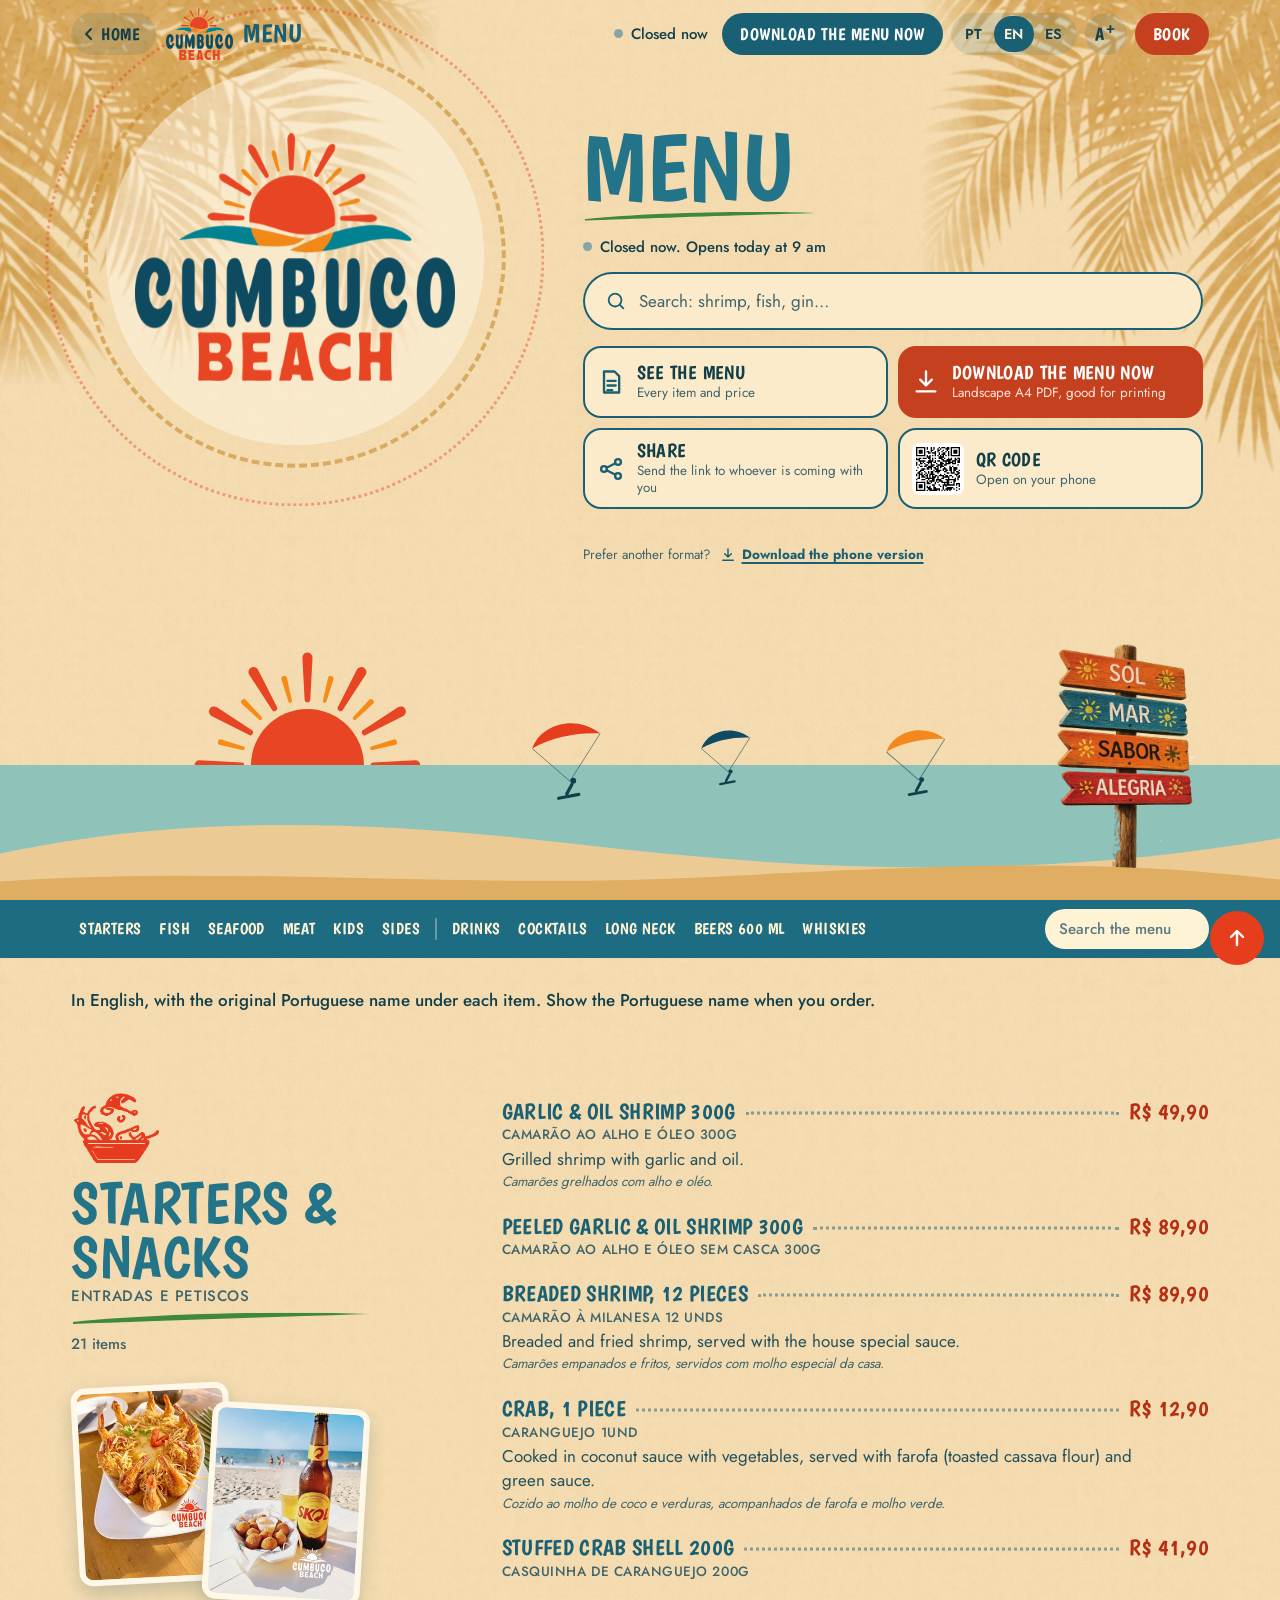
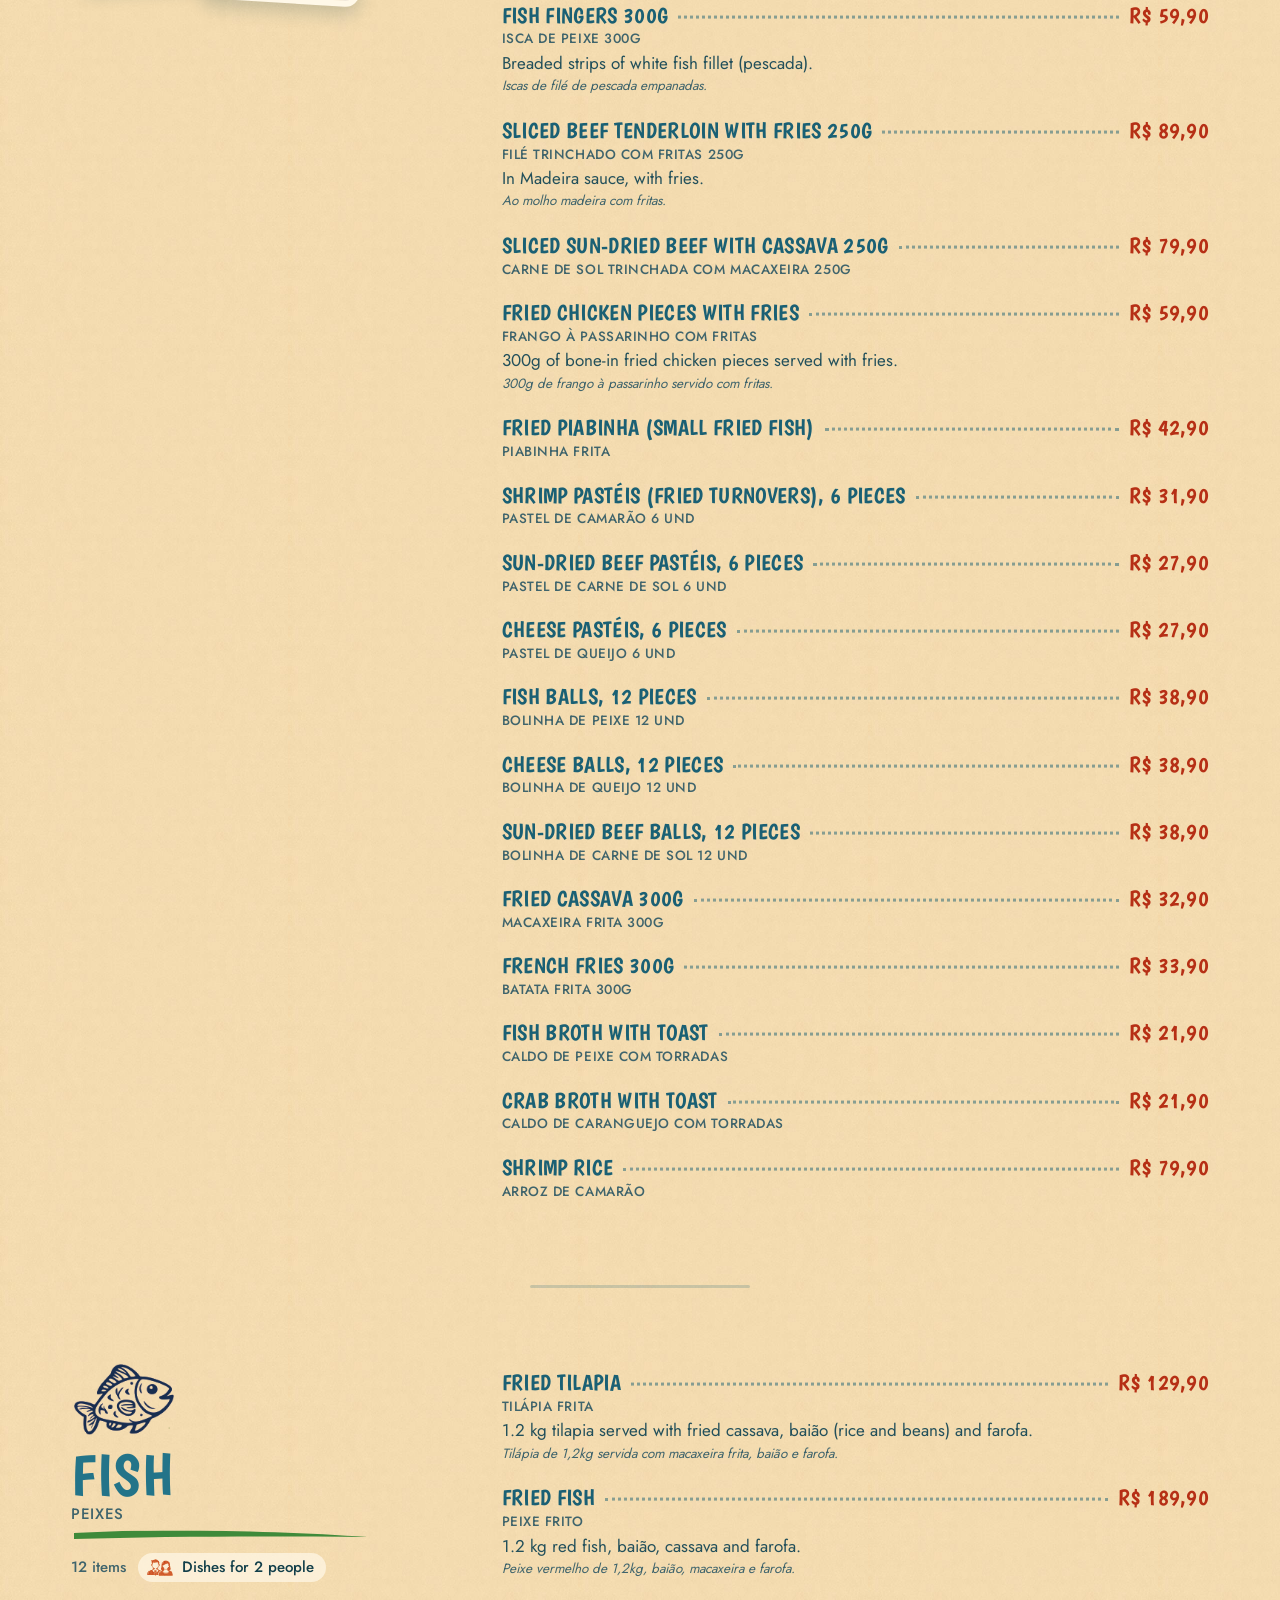
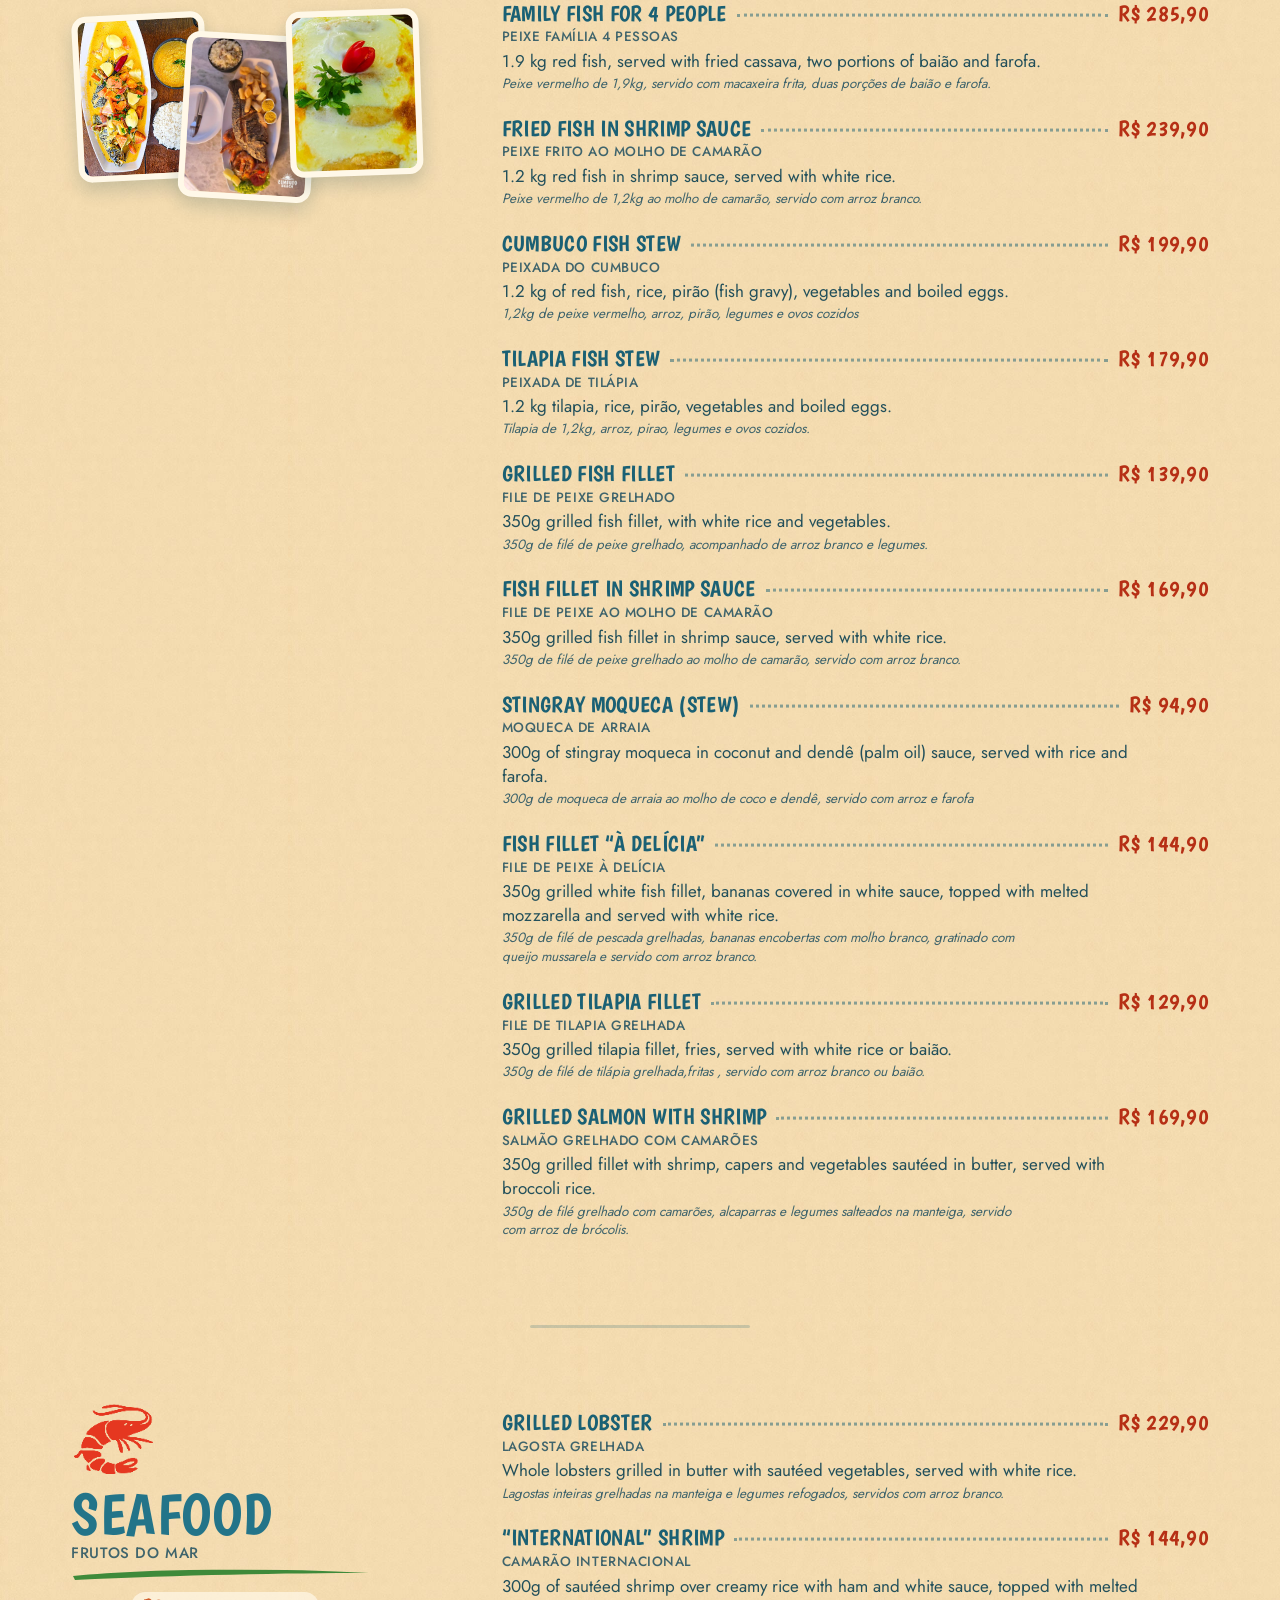
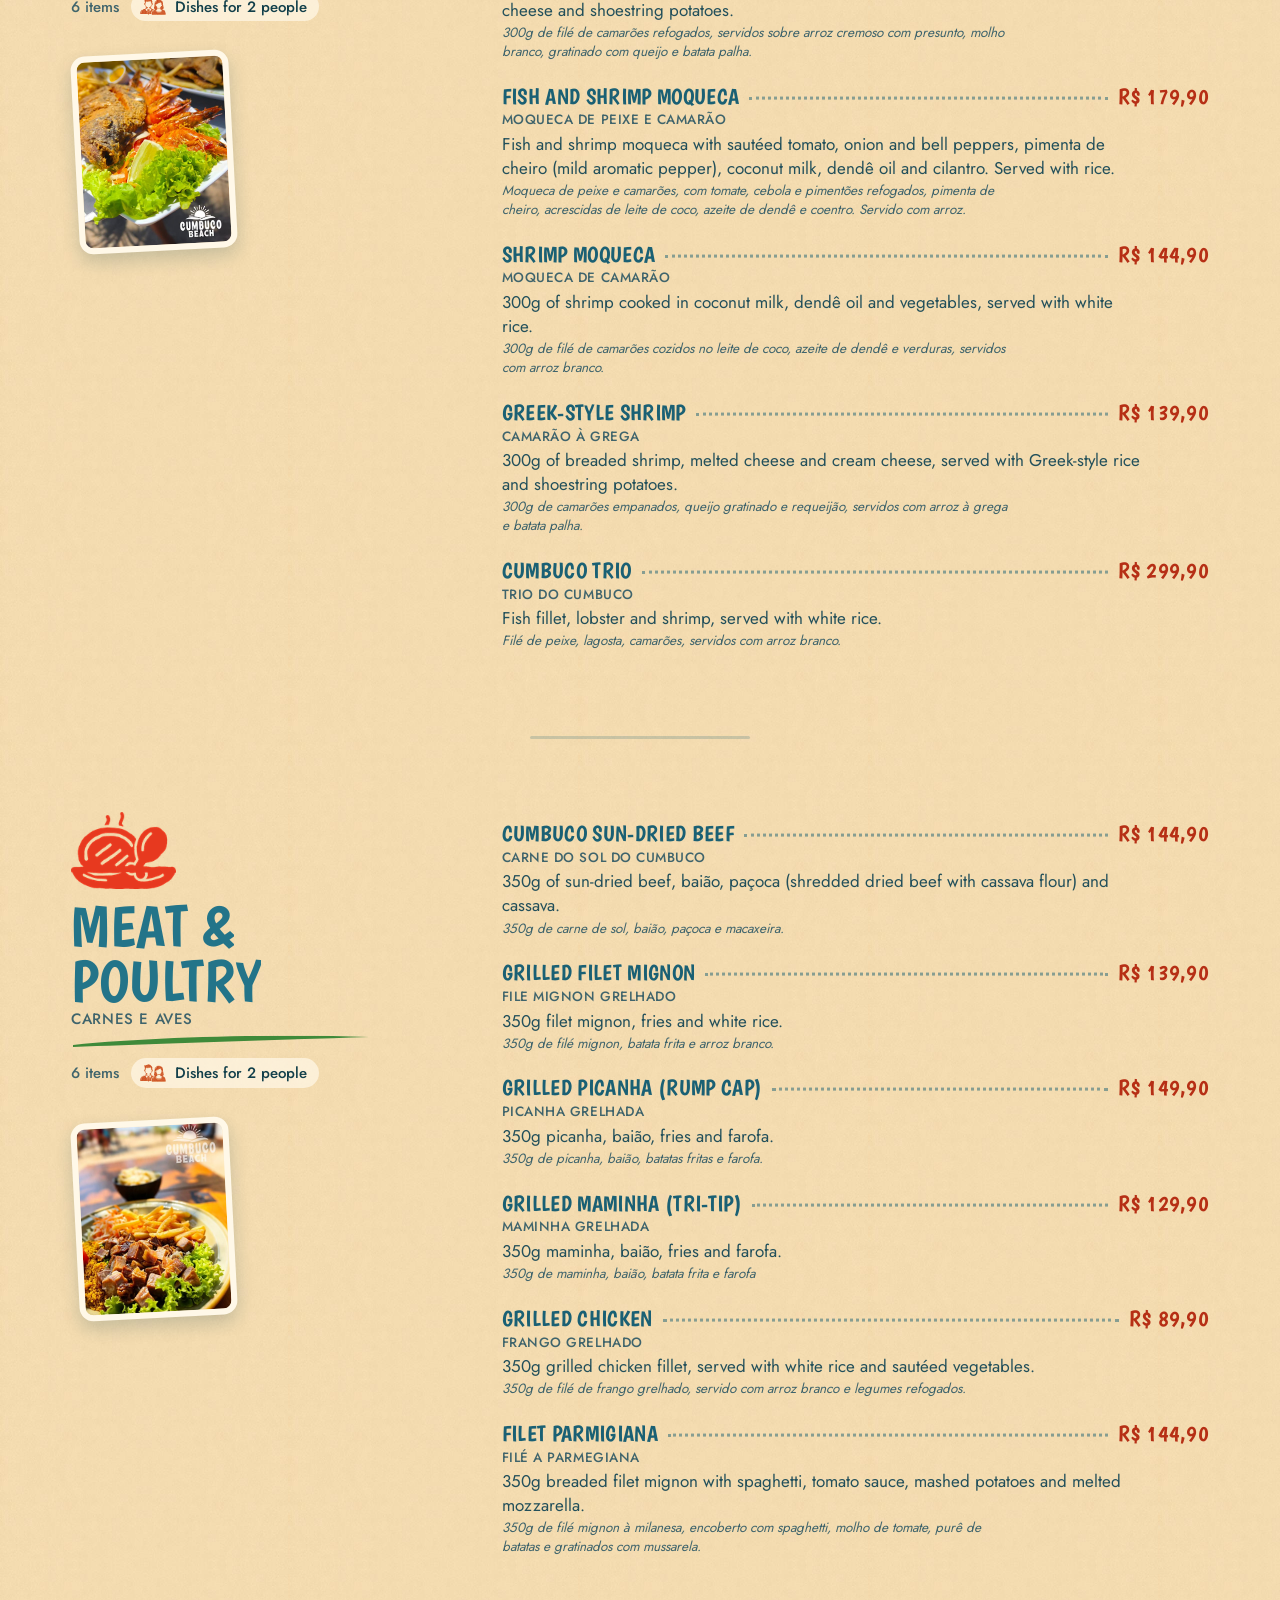
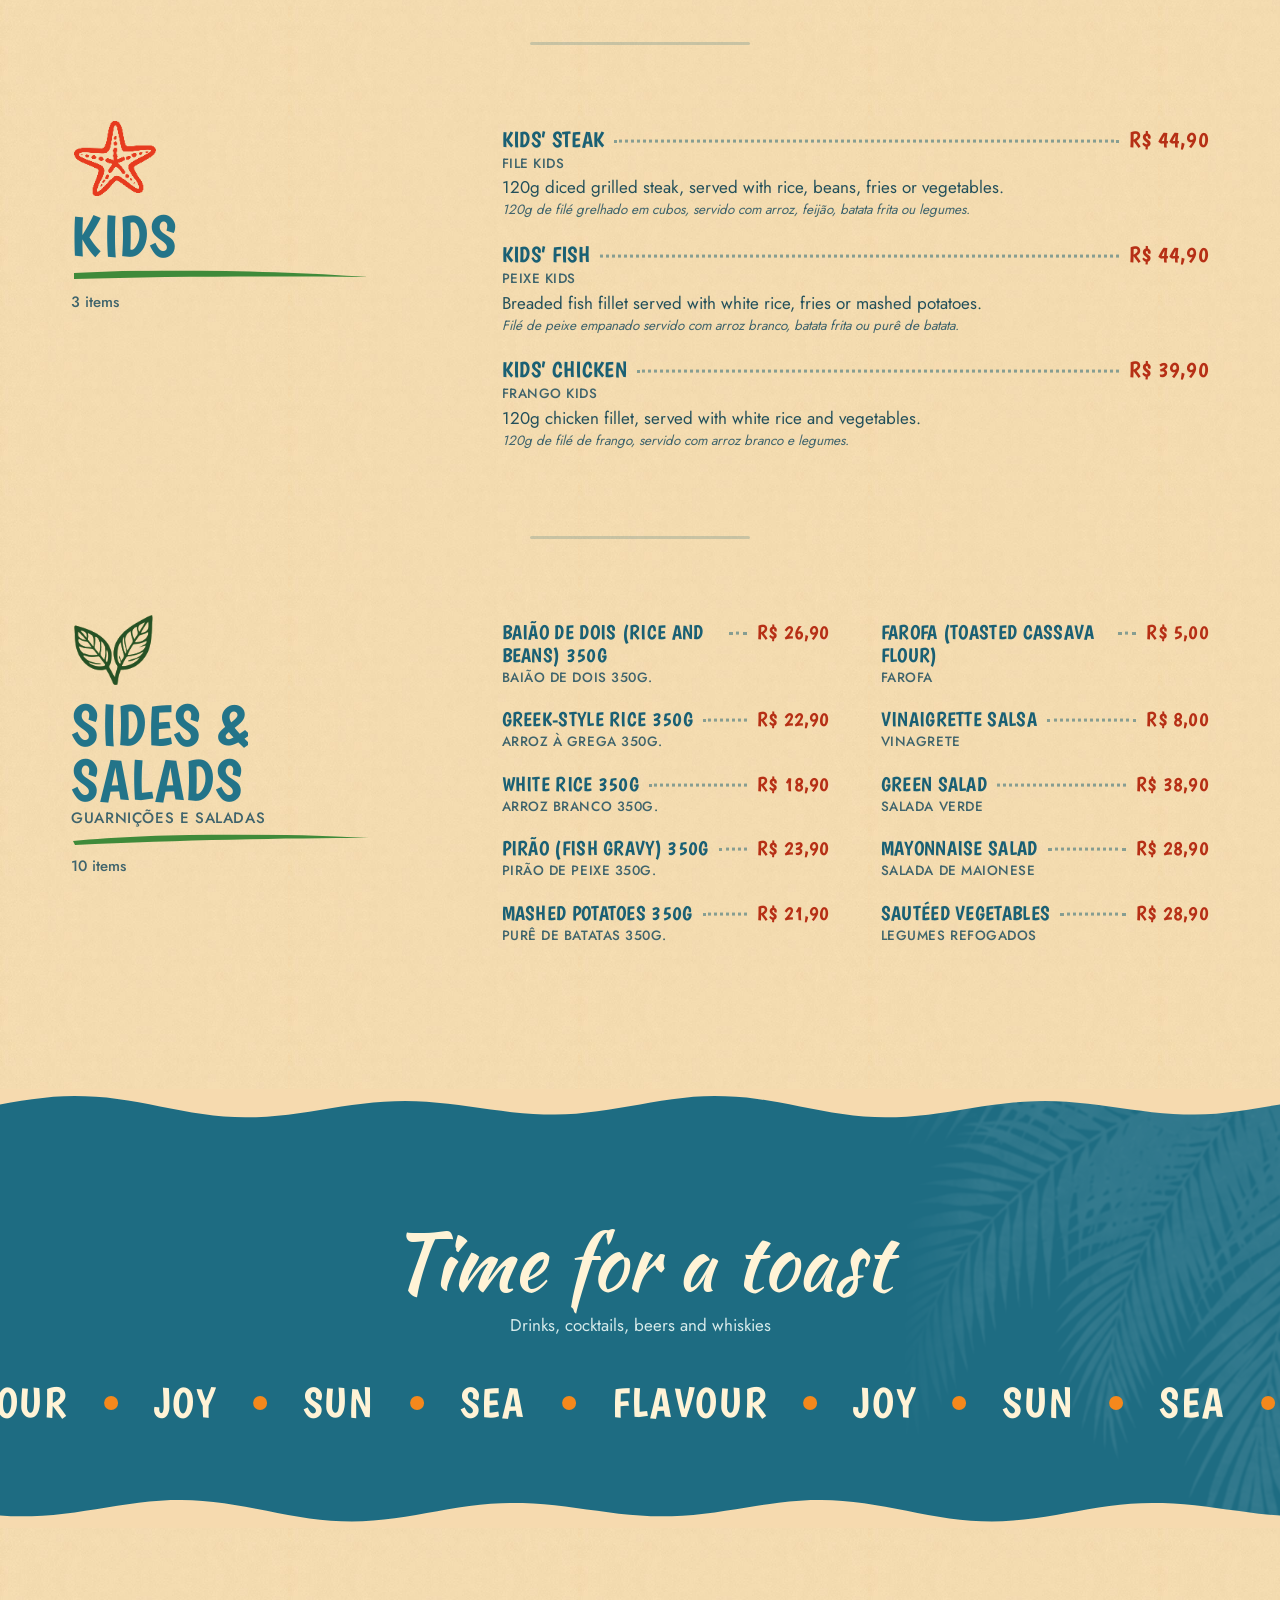
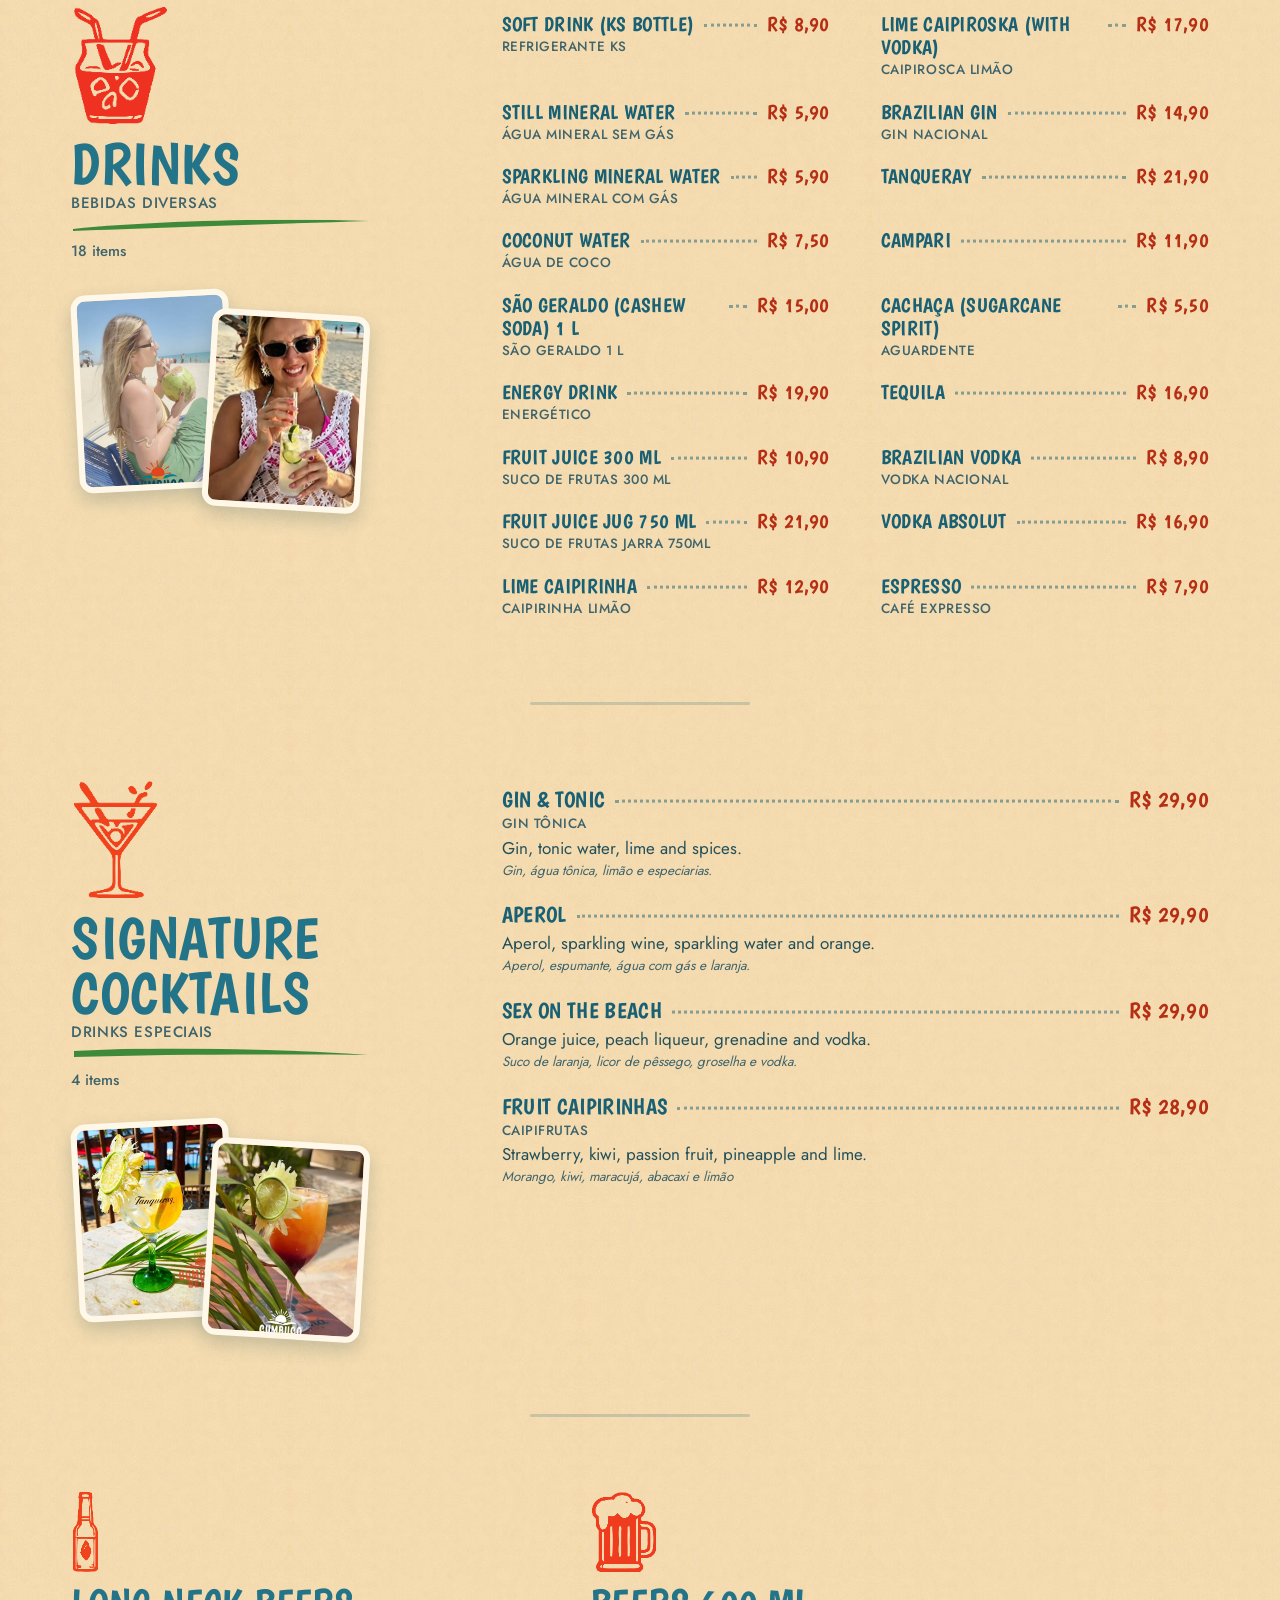
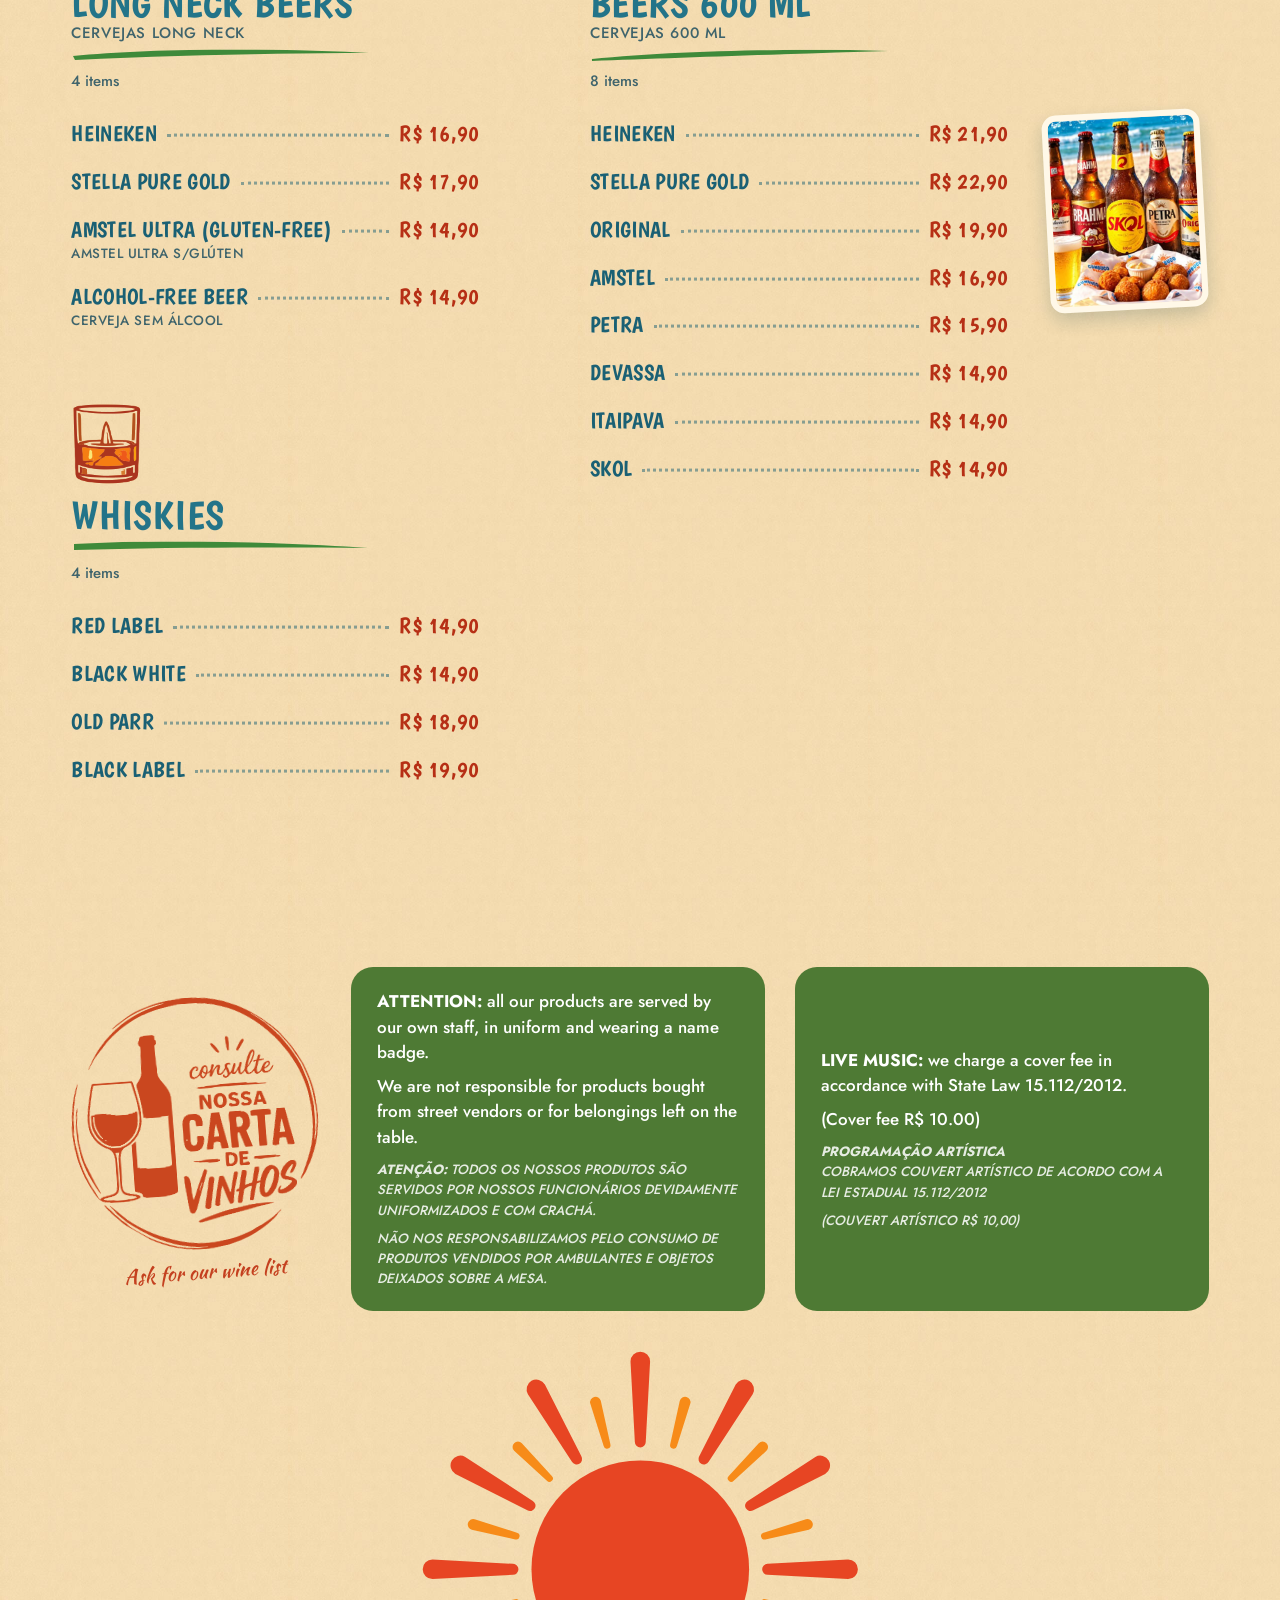
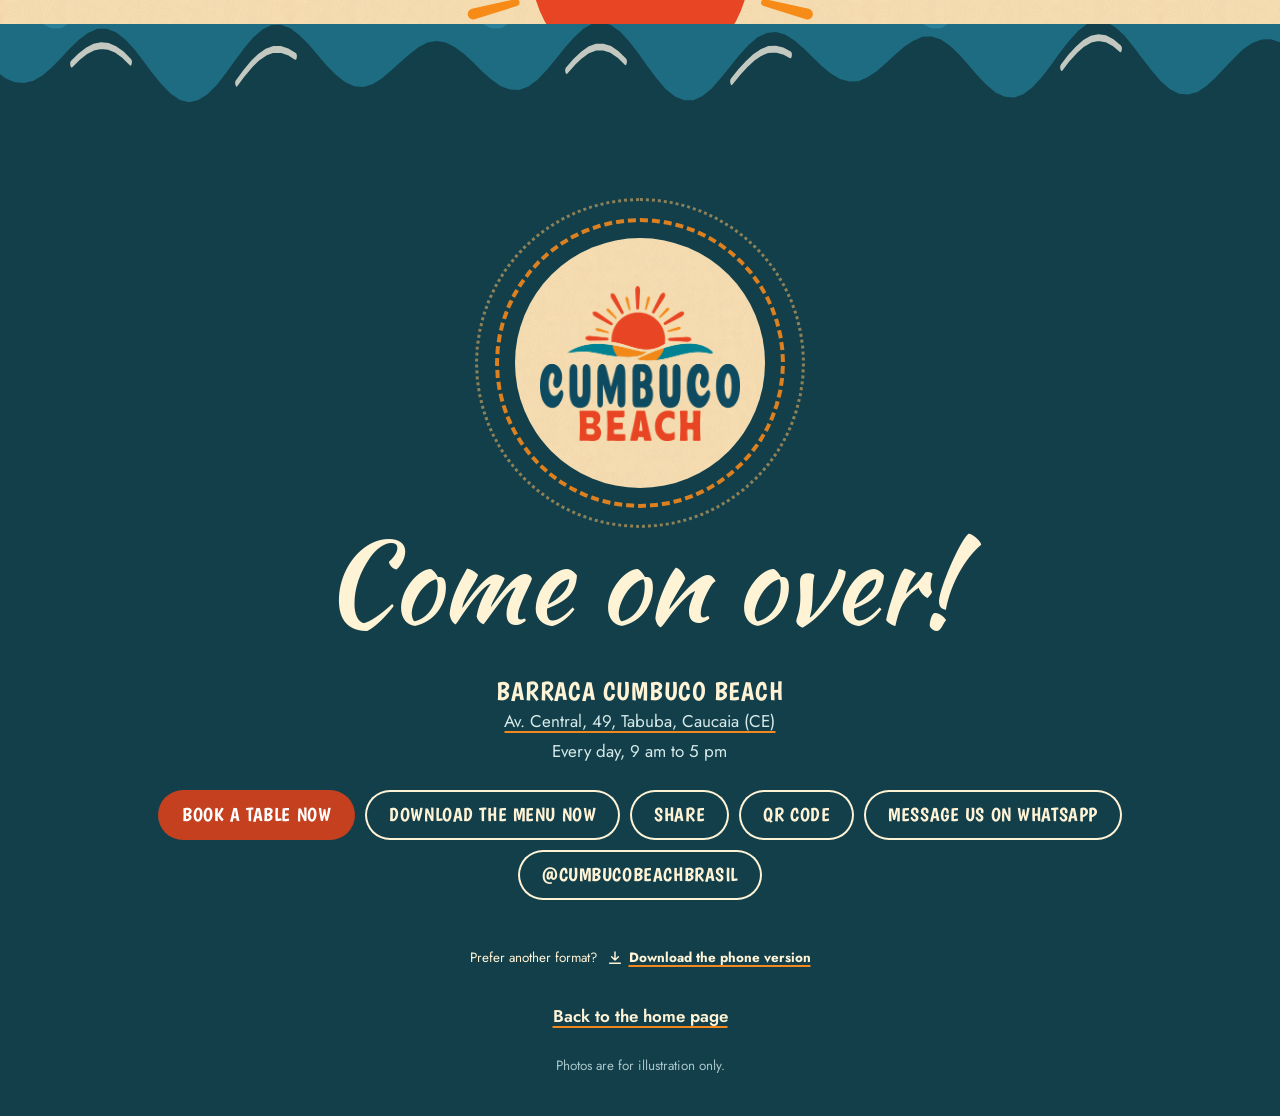
==== commit 9a5eeb91: "Add files via upload" ====
--- a/cardapio.html
+++ b/cardapio.html
@@ -90,6 +90,7 @@
           <span><b>QR Code</b><small data-t="qr_s">Abrir no celular</small></span>
         </button>
       </div>
+      <p class="fmt" data-in style="--d:900"><span data-t="fmt_t">Prefere outro formato?</span> <a class="fmt__a" data-fmt href="cardapio-a4.pdf" download="cardapio-cumbuco-beach-a4.pdf"><svg viewBox="0 0 24 24" fill="none" stroke="currentColor" stroke-width="2.2" stroke-linecap="round" stroke-linejoin="round" aria-hidden="true"><path d="M12 3v12M7 10l5 5 5-5M4 20h16"/></svg><span data-t="fmt_a4">Baixar em A4 deitado</span></a></p>
     </div>
   </div>
 
@@ -180,6 +181,7 @@
       <a class="btn btn--line" href="https://wa.me/5585981777390" target="_blank" rel="noopener" data-t="whats">Falar no WhatsApp</a>
       <a class="btn btn--line" href="https://www.instagram.com/cumbucobeachbrasil/" target="_blank" rel="noopener">@cumbucobeachbrasil</a>
     </div>
+    <p class="fmt fmt--fim rv"><span data-t="fmt_t">Prefere outro formato?</span> <a class="fmt__a" data-fmt href="cardapio-a4.pdf" download="cardapio-cumbuco-beach-a4.pdf"><svg viewBox="0 0 24 24" fill="none" stroke="currentColor" stroke-width="2.2" stroke-linecap="round" stroke-linejoin="round" aria-hidden="true"><path d="M12 3v12M7 10l5 5 5-5M4 20h16"/></svg><span data-t="fmt_a4">Baixar em A4 deitado</span></a></p>
     <p class="rv"><a class="link" href="index.html" data-t="voltar">Voltar ao início</a></p>
     <p class="fim__legal" data-t="ilus">Imagens ilustrativas.</p>
   </div>
--- a/css/cardapio.css
+++ b/css/cardapio.css
@@ -145,6 +145,14 @@
 .opt--hot svg{color:#fff}
 .opt--hot small{color:#FFE3D8}
 .opt--hot:hover{background:var(--btn-h);box-shadow:0 12px 24px rgba(196,64,31,.32)}
+/* escolha do formato do PDF (celular ou A4 deitado) */
+.fmt{display:flex;flex-wrap:wrap;align-items:center;gap:0 10px;width:100%;margin-top:10px;font-size:var(--s-xs);color:var(--mut)}
+.fmt__a{display:inline-flex;align-items:center;gap:6px;min-height:40px;color:var(--teal-t);font-weight:700;text-decoration:underline;text-decoration-thickness:1.5px;text-underline-offset:3px}
+.fmt__a svg{width:16px;height:16px;flex:none}
+.fmt__a:hover{color:var(--deep)}
+.fmt--fim{justify-content:center;margin:12px 0 0;color:var(--cream)}
+.fmt--fim .fmt__a{color:var(--cream);text-decoration-color:var(--orange)}
+.fmt--fim .fmt__a:hover{color:#fff}
 .opt__qr{display:none;width:52px;height:52px;padding:4px;border-radius:8px;background:#fff}
 .opt__qr svg{width:100%;height:100%;color:#123F4A}
 
@@ -519,7 +527,7 @@
 .calm .faixa ul[aria-hidden]{display:none}
 .calm .faixa ul{flex-wrap:wrap;justify-content:center;white-space:normal;row-gap:10px}
 @media print{
-  .bar,.cats,.ld,.capa .folha,.praia,.opts,.busca,.brinde,.por,.topo,.pics,.fim__act,.toast{display:none!important}
+  .bar,.cats,.ld,.capa .folha,.praia,.opts,.fmt,.busca,.brinde,.por,.topo,.pics,.fim__act,.toast{display:none!important}
   body{background:#fff}
   .capa{min-height:0;padding-top:0}
   .js .it,.js .rv,.js [data-in],.js .ch,.js .sec__ic,.js .sec__o,.js .sec__meta,.js .it .it__p{opacity:1!important;transform:none!important;translate:0 0!important}
